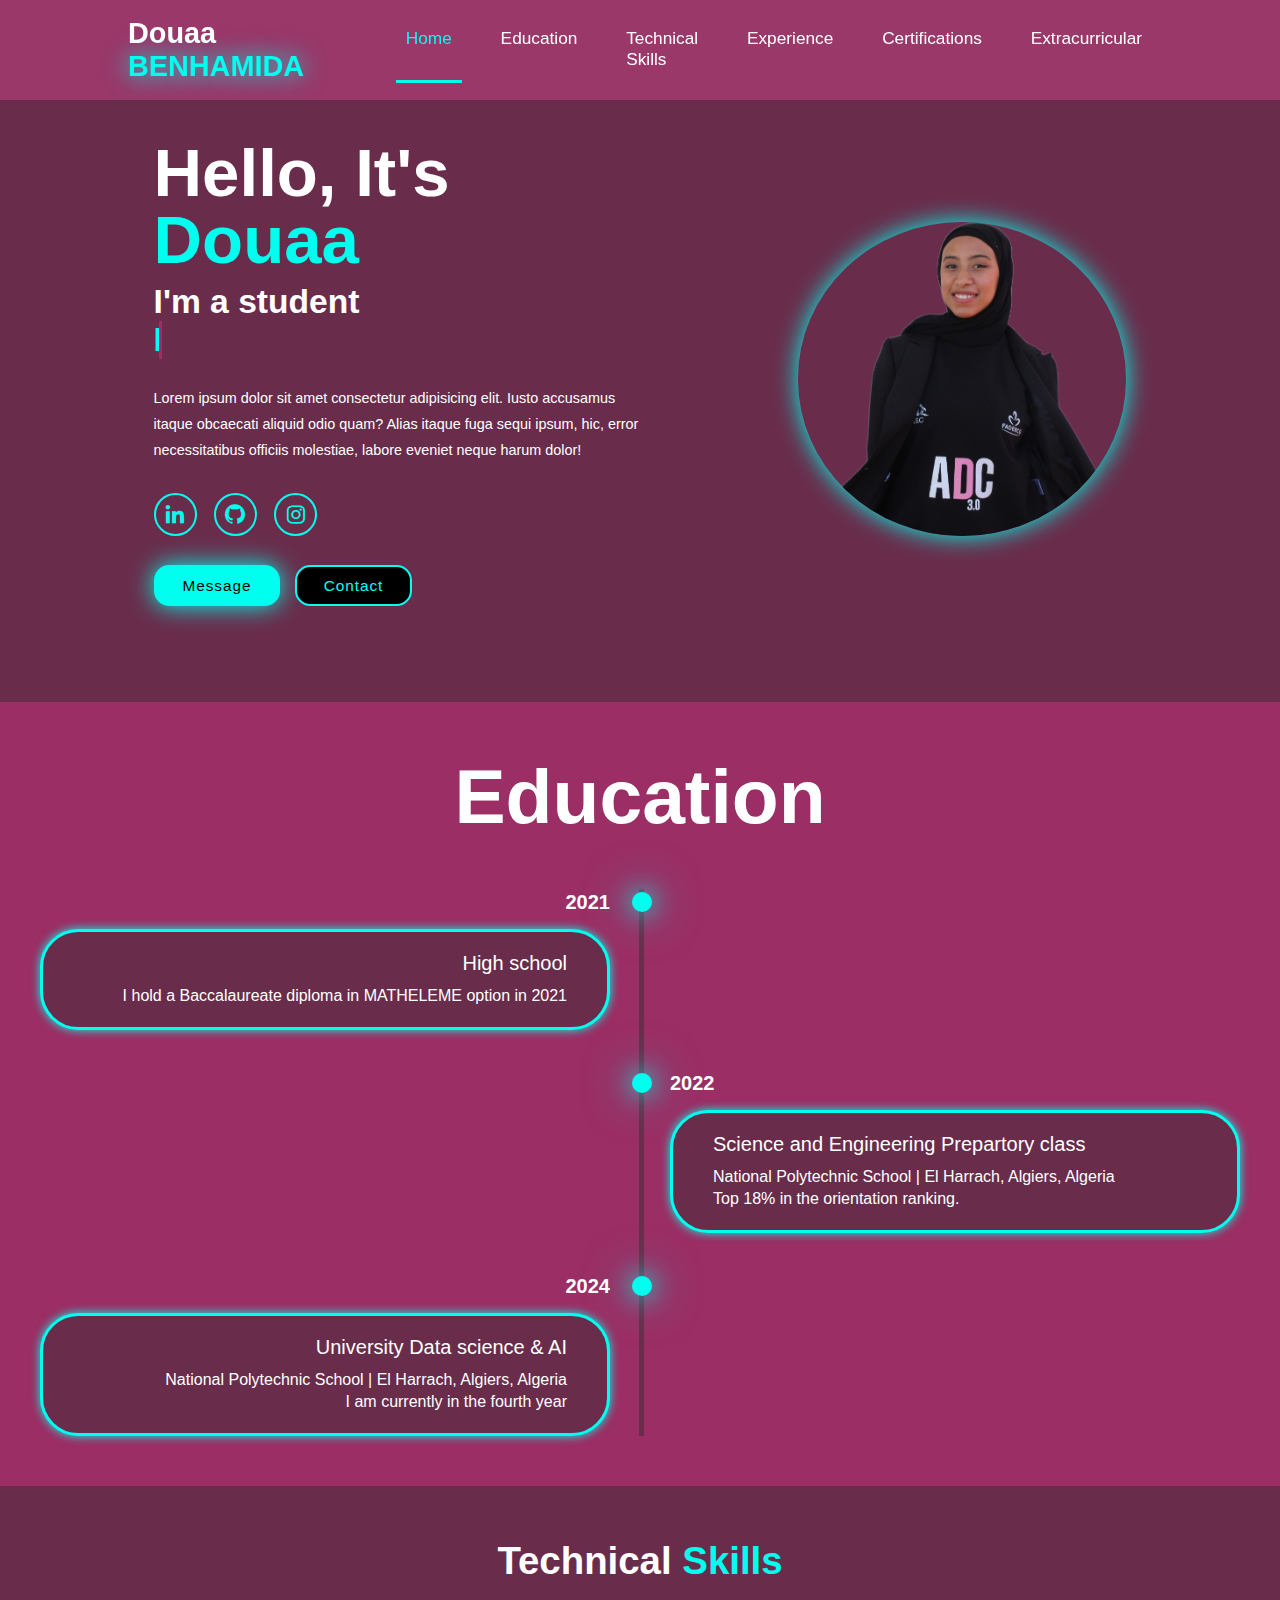
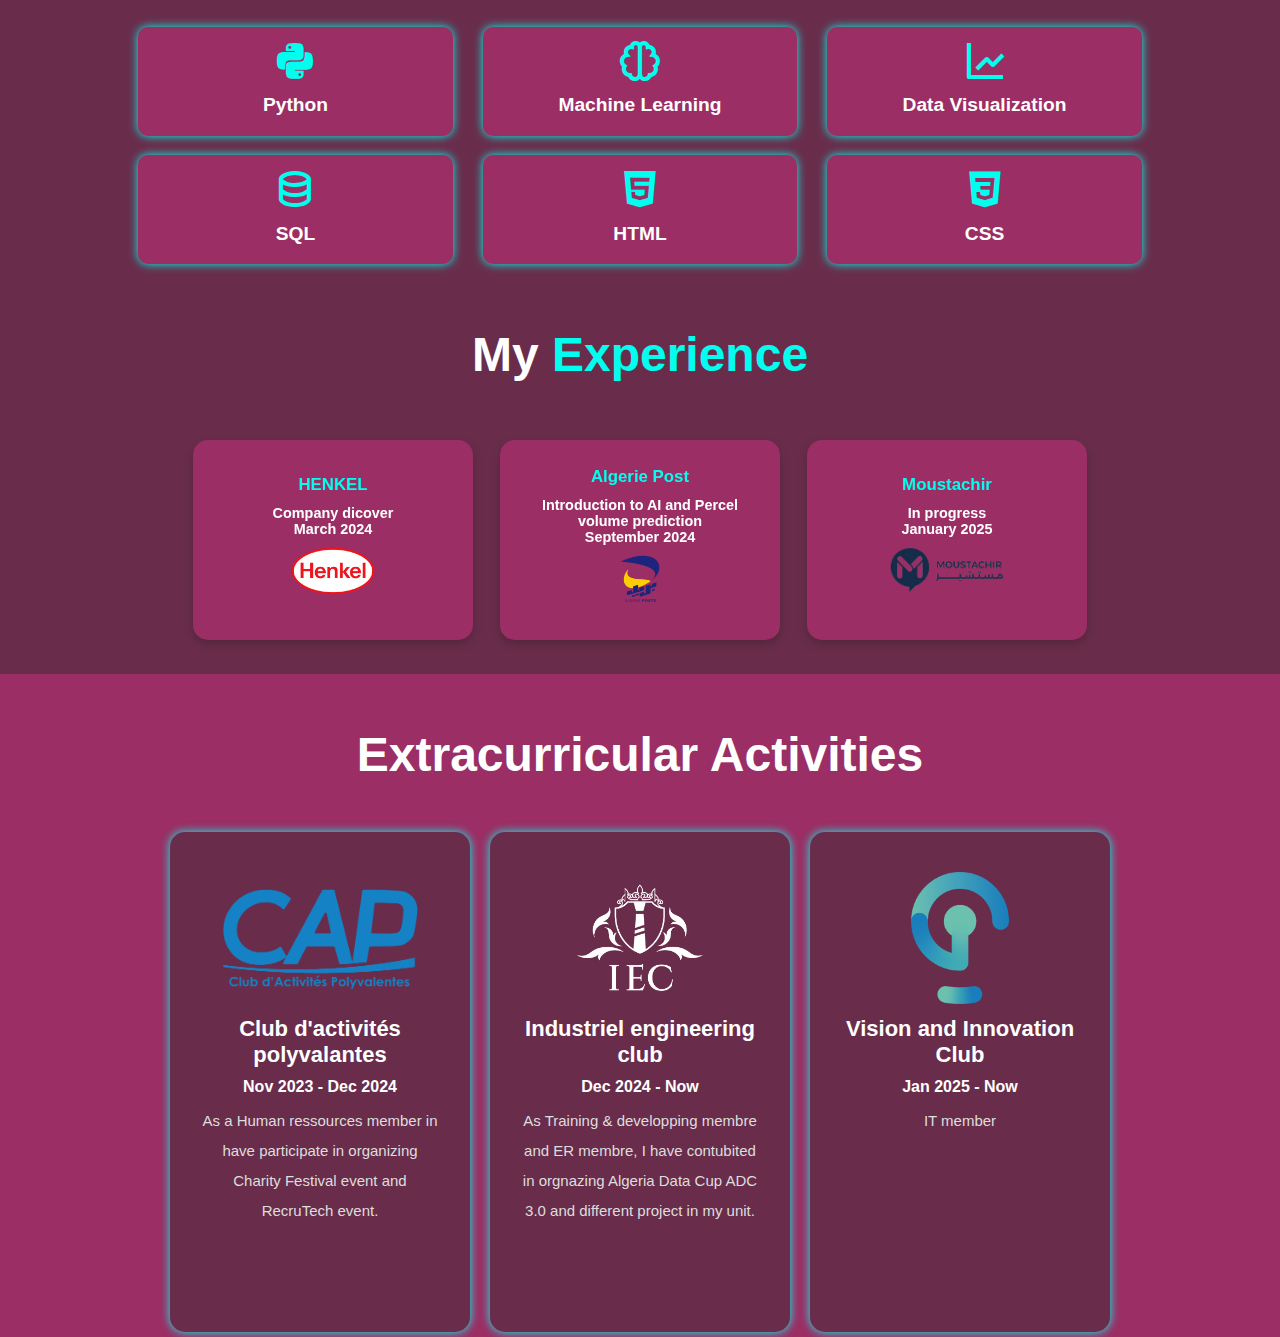
==== index.html @ 53d04be5 "Update index.html" ====
<!DOCTYPE html>
<html lang="en">
<head>
    <meta charset="UTF-8">
    <meta name="viewport" content="width=device-width, initial-scale=1.0">
    <title>MyPortfolio</title>
    <link rel="stylesheet" href="style.css">
    <link href='https://unpkg.com/boxicons@2.1.4/css/boxicons.min.css' rel='stylesheet'>
    <link rel="icon" type="image/png" href="image\me.png">

</head>
<body>
    <header class="header">
        <a href="#home" class="logo">Douaa
            <span>BENHAMIDA</span></a>
        <i class='bx bx-menu' id="menu-icon"></i>
        <nav class="navbar">
            <a href="#home" class="active">Home</a>
            <a href="#education">Education</a>
            <a href="#skills" >Technical Skills</a>
            <a href="#experience" >Experience</a>
            <a href="#certifications" >Certifications</a>
            <a href="#extracurricular">Extracurricular</a>
        </nav>
    </header>

    <section class="home" id="home">
        <div class="home-content">
            <h1>Hello, It's <span>Douaa</span></h1>
            <h3 class="text-animation">I'm a student 
                <span></span></h3>
            <p>Lorem ipsum dolor sit amet consectetur adipisicing elit. Iusto accusamus itaque obcaecati aliquid odio quam? Alias itaque fuga sequi ipsum, hic, error necessitatibus officiis molestiae, labore eveniet neque harum dolor!</p>
            <div class="social-icons">
                <a href="https://www.linkedin.com/in/douaa-benhamida-datascience/"><i class='bx bxl-linkedin'></i></a>
                <a href="https://github.com/douaabnh"><i class='bx bxl-github' ></i></a>
                <a href="https://www.instagram.com/douaa.bnh/"><i class='bx bxl-instagram' ></i></a>
            </div>

            <div class="btn-group">
                <a href="#" class="btn">Message</a>
                <a href="#contact" class="btn">Contact</a>
            </div>
        </div>
            <div class="home-img">
                <img src="image\me.png" alt="">
            </div>
    </section>

    <section class="education" id="education">
        <h2 class="heading">Education</h2>

        <div class="timeline-items">
            <div class="timeline-item">
                <div class="timeline-dot"></div>
                    <div class="timeline-date">2021</div>
                    <div class="timeline-content">
                        <h3>High school</h3>
                        <p> I hold a Baccalaureate diploma in MATHELEME option in 2021</p>
                    </div>
            </div> 
            <div class="timeline-item">
                <div class="timeline-dot"></div>
                    <div class="timeline-date">2022</div>
                    <div class="timeline-content">
                        <h3>Science and Engineering Prepartory class</h3>
                        <p>National Polytechnic School | El Harrach, Algiers, Algeria</p>
                        <p>Top 18% in the orientation ranking.</p>
                    </div>
            </div> 
            <div class="timeline-item">
                <div class="timeline-dot"></div>
                    <div class="timeline-date">2024</div>
                    <div class="timeline-content">
                        <h3>University Data science & AI</h3>
                        <p>National Polytechnic School | El Harrach, Algiers, Algeria</p>
                        <p>I am currently in the fourth year</p>
                    </div>
            </div>  
        </div>
    </section>

    <section class="skills" id="skills">
        <h2 class="heading">Technical <span>Skills</span></h2>
    
        <div class="skills-container">
            <div class="skill-box">
                <i class='bx bxl-python'></i>
                <h3>Python</h3>
            </div>

            <div class="skill-box">
                <i class='bx bx-brain' ></i>
                <h3>Machine Learning</h3>
            </div>

            <div class="skill-box">
                <i class='bx bx-line-chart' ></i>
                <h3>Data Visualization</h3>
            </div>

            <div class="skill-box">
                <i class='bx bx-data' ></i>
                <h3>SQL</h3>
            </div>
    
            <div class="skill-box">
                <i class='bx bxl-html5'></i>
                <h3>HTML</h3>
            </div>
    
            <div class="skill-box">
                <i class='bx bxl-css3'></i>
                <h3>CSS</h3>
            </div>
        </div>
    </section>
    
    <section class="experience" id="experience">
        <h2 class="heading">My <span>Experience</span></h2>
        <div class="experience-container">
            <div class="card">
                <div class="card-inner">
                    <div class="card-front">
                        <h3>HENKEL</h3>
                        <h4>Company dicover</h4>
                        <h4>March 2024</h4>
                        <img src="image\Henkel-Logo.svg.png" alt="Henkel logo">
                    </div>
                    <div class="card-back">
                        <p>Brief description of the internship, key technologies used, and tasks performed.</p>
                    </div>
                </div>
            </div>
    
            <div class="card">
                <div class="card-inner">
                    <div class="card-front">
                        <h3>Algerie Post</h3>
                        <h4>Introduction to AI and Percel volume prediction</h4>
                        <h4>September 2024</h4>
                        <img src="image\AlgeriePoste.svg.png" alt="Algerie Poste logo">
                    </div>
                    <div class="card-back">
                        <p>Brief description of the internship, key technologies used, and tasks performed.</p>
                    </div>
                </div>
            </div>

            <div class="card">
                <div class="card-inner">
                    <div class="card-front">
                        <h3>Moustachir</h3>
                        <h4>In progress</h4>
                        <h4>January 2025</h4>
                        <img src="image\moustachir.png" alt="moustachir logo">
                    </div>
                    <div class="card-back">
                        <p>Brief description of the internship, key technologies used, and tasks performed.</p>
                    </div>
                </div>
            </div>
            <!-- Add more cards if needed -->
        </div>
    </section>

    <!--
    <section class="certifications" id="certifications">
        <h2 class="heading">Certifications</h2>
    </section>
    -->

    <section class="extracurricular" id="extracurricular">
        <h2 class="heading">Extracurricular Activities</h2>
        <div class="activities-container">
            <div class="activity-card">
                <img src="image\Logo CAP bleu.png" alt="">
                <h3>Club d'activités polyvalantes</h3>
                <h4>Nov 2023 - Dec 2024 </h4>
                <p>As a Human ressources member in have participate in organizing Charity Festival event and RecruTech event.</p>
            </div>
            <div class="activity-card">
                <img src="image\IEC White.png" alt="">
                <h3>Industriel engineering club</h3>
                <h4>Dec 2024 - Now </h4>
                <p>As Training & developping membre and ER membre, I have contubited in orgnazing Algeria Data Cup ADC 3.0 and different project in my unit.</p>
            </div>
            <div class="activity-card">
                <img src="image\vic-logo.png" alt="">
                <h3>Vision and Innovation Club</h3>
                <h4>Jan 2025 - Now </h4>
                <p>IT member</p>
            </div>
        </div>
    </section>

    <section class="contact" id="contact">

    </section>

    
    

    <script src="script.js" ></script>
</body>
</html>
---- style.css ----
*{
    margin: 0;
    padding: 0;
    box-sizing: border-box;
    text-decoration: none;
    border: none;
    outline: none;
    scroll-behavior: smooth;
    font-family: "Poppins", sans-serif;
}
:root{
    --bg-color: #9b2e64;
    --second-bg-color: #692d4b;
    --text-color: white;
    --main-color: #00ffee;
}
html{
    font-size: 60%;
    overflow-x: hidden;
}
body{
    background: var(--bg-color);
    color: var(--text-color);
}
section{
    min-height: auto;
    padding: 0;
    background-color: var(--second-bg-color);
}
.header{
    position: fixed;
    top: 0;
    left: 0;
    width: 100%;
    height: 100px;
    padding: 1rem 10%;
    background: rgba(165, 59, 112, 0.8);;
    backdrop-filter: blur(10px);
    display: flex;
    justify-content:space-between;
    align-items:center;
    z-index: 1000;
}
.logo{
    font-size: 3rem;
    color: var(--text-color);
    font-weight: 800;
    cursor: pointer;
    transition: 0.3s ease ;
}
.logo:hover{
    transform: scale(1.1);
}
.logo span{
    text-shadow: 0 0 25px var(--main-color);
}
.navbar{
    display: flex;
    gap: 1rem;
}
.navbar a{
    font-size: 1.8rem;
    color: var(--text-color);
    margin-left: 2rem;
    font-weight: 400;
    transition: 0.3s ease;
    border-bottom: 3px solid transparent;
    padding: 10px;
}
.navbar a:hover, 
.navbar a.active{
    color: var(--main-color);
    border-bottom: 3px solid var(--main-color);
}
#menu-icon{
    font-size: 3.6rem;
    color: var(--main-color);
    cursor: pointer;
    display: none; 
}

/* Make the menu icon visible on smaller screens */
@media (max-width: 768px) {
    #menu-icon {
        display: block; /* Show the menu icon */
    }

    .navbar {
        display: none; /* Hide the navbar initially */
        flex-direction: column;
        position: absolute;
        top: 100%;
        left: 0;
        width: 100%;
        background: var(--second-bg-color);
        text-align: center;
        transition: 0.3s ease-in-out;
    }

    .navbar.active {
        display: flex; /* Show the menu when active */
    }
}

.home{
    min-width: 600px;
    padding: 10rem 12% 10rem;
    display: flex;
    align-items: center;
    justify-content:space-between;
    gap: 15rem;
}
.home-content{
    display: flex;
    flex: 1 1 50%;
    max-width: 600px;
    flex-direction: column;
    align-items: baseline;
    text-align: left;
    justify-content: center;
    margin-top: 3rem;
}
span{
    color: var(--main-color);
}
.logo span{
    color: var(--main-color);
}
.home-content h3{
    margin-top: 1rem;
    margin-bottom: 2rem;
    font-size: 3.5rem;
}
.home-content h1{
    font-size: 7rem;
    font-weight: 700;
    margin-top: 1.5rem;
    line-height: 1;
}
.home-img{
    border-radius: 50%;
}
.home-img img{
    position: relative;
    top: 3rem;
    width: 100%;
    max-width: 400px;
    height: auto;
    border-radius: 50%;
    box-shadow: 0 0 25px var(--main-color);
    cursor: pointer;
    transition: 0.4s ease-in-out; 
}
.home-img img:hover{
    box-shadow: 0 0 25px var(--main-color),
                0 0 50px var(--main-color),
                0 0 100px var(--main-color);
}

/* Adjust for smaller screens */
@media (max-width: 768px) {
    .home {
        flex-direction: column;
        text-align: center;
    }

    .home-content {
        max-width: 100%;
    }
}

.home-content p{
    font-size: 1.5rem;
    font-weight: 500;
    line-height: 1.8;
    max-width: 1000px;
}
.social-icons a{
    display: inline-flex;
    justify-content: center;
    align-items: center;
    width: 4.5rem;
    height: 4.5rem;
    background: transparent;
    border: 2px solid var(--main-color);
    font-size: 2.5rem;
    border-radius: 50%;
    color: var(--main-color);
    margin: 3rem 1.5rem 3rem 0;
    transition: 0.3s ease-in-out;
}
.social-icons a:hover{
    color: var(--text-color);
    transform: scale(1.3) translateY(-5px);
    box-shadow: 0 0 25px var(--main-color);
    background-color: var(--main-color);
}
.btn{
    display: inline-block ;
    padding: 1rem 2.8rem;
    background: var(--main-color);
    box-shadow: 0 0 25px var(--main-color);
    border-radius: 1.6rem;
    font-size: 1.6rem;
    color: black;
    border: 2px solid transparent;
    letter-spacing: 0.1rem;
    font-size: 600;
    transition: 0.3s ease-in-out;
    cursor: pointer;

}
.btn:hover{
    transform: scale(1.05);
    box-shadow: 0 0 50px var(--main-color);
}
.btn-group{
    display: flex;
    align-items: center;
    gap: 1.5rem;
}
.btn-group a:nth-of-type(2){
    background-color: black;
    color: var(--main-color);
    border: 2px solid var(--main-color);
    box-shadow: 0 0 25px transparent;
}
.btn-group a:nth-of-type(2):hover{
    box-shadow: 0 0 25px var(--main-color);
    background-color: var(--main-color);
    color: black;
}
.text-animation{
    font-size: 34px;
    font-weight: 600;
    min-width: 500px;
    display: inline-block;
    position: relative;
}
.text-animation span{
    position: relative;
    white-space: nowrap;
    overflow: hidden;
    display: inline-block;
    width: 100%;
}
/* typing effect*/
.text-animation span::before{
    content: " Data Science & AI" ;
    color: var(--main-color);
    display: inline-block;
    animation: words 20s infinite ;
}
/* cursir effect*/
.text-animation span::after{
    content: "";
    background-color:var(--second-bg-color) ;
    position: absolute;
    width: 100%;
    height: 100%;
    border-left: 3px solid var(--bg-color);
    right: -8px;
    animation: cursor 0.6s infinite, typing 20s steps(14) infinite ;
}
@keyframes cursor{
    50%{
        border-left-color: transparent ;
    }
}
@keyframes words{
    0%, 33% {
        content: " Data Science & AI";
    }
    34%, 66% {
        content: " at Ecole Nationale Polytechnique";
    }
    67%, 100% {
        content: " at Ecole Nationale Polytechnique";
    }
}
@keyframes typing{
   10%,
   15%,
   30%,
   35%,
   50%,
   50%,
   55%,
   70%,
   75%,
   90%,
   95%{
    width: 0;
   }
   5%,
   20%,
   25%,
   40%,
   45%,
   60%,
   65%,
   80%,
   85%{
    width: calc(100% + 8px);
   }
}
.heading{
    font-size: 8rem;
    text-align: center;
    margin: 5rem 0;
}
.education{
    padding: 50px 10px;
    background: var(--bg-color);
}
.education h2{
    margin-bottom: 5rem;
    margin-top: 0;
}
.timeline-items{
    max-width: 1200px;
    margin: auto;
    display: flex;
    flex-wrap: wrap;
    position: relative;
}
.timeline-items::before{
    content: "";
    position: absolute;
    width: 5px;
    height: 100%;
    background-color: var(--second-bg-color);
    left: calc(50% - 1px);
}
.timeline-item{
    margin-bottom: 40px;
    width: 100%;
    position: relative;
}
.timeline-item:last-child{
    margin-bottom: 0;
}
.timeline-item:nth-child(odd){
    padding-right: calc(50% + 30px);
    text-align: right;
}
.timeline-item:nth-child(even){
    padding-left: calc(50% + 30px) ;
}
.timeline-dot{
    height: 20px;
    width: 20px;
    background-color: var(--main-color);
    box-shadow: 0 0 25px var(--main-color),
                0 0 50px var(--main-color);
    position: absolute;
    left: calc(50% - 8px) ;
    border-radius: 50%;
    top: 3px;
}
.timeline-date{
    font-size: 20px;
    font-weight: 800;
    color: white;
    margin: 2px 0 15px;
}
.timeline-content{
    background-color: var(--second-bg-color);
    border: 3px solid var(--main-color);
    padding: 20px 40px;
    border-radius: 4rem;
    box-shadow: 0 0 10px var(--main-color);
    cursor: pointer;
    transition: 0.3s ease-in-out;
}
.timeline-content:hover{
    transform: scale(1.05);
    box-shadow: 0 0 25px var(--main-color);
}
.timeline-content h3{
    font-size: 20px;
    color: white;
    margin: 0 0 10px;
    font-weight: 500;
}
.timeline-content p{
    color: white ;
    font-size: 16px;
    font-weight: 300;
    line-height: 22px;
}

/*  customizes the scrollbar appearance */
::-webkit-scrollbar{
    width: 10px;
}
::-webkit-scrollbar-thumb{
    background-color: var(--main-color);
    border-radius: 10px;
}
::-webkit-scrollbar-track{
    background-color: var(--bg-color);
    border-radius: 10px;
    width: 50px;
}

.skills {
    min-height: auto;
    margin: 0;
    padding: 5px 10%;
    background: var(--second-bg-color);
    text-align: center;
}

.skills .heading {
    font-size: 4rem;
    margin-bottom: 4rem;
}

.skills-container {
    display: grid;
    grid-template-columns: repeat(auto-fit, minmax(300px, 1fr));
    gap: 1rem;
}

.skill-box {
    background: var(--bg-color);
    padding: 10px;
    margin: 5px 10px;
    border-radius: 10px;
    box-shadow: 0 0 10px var(--main-color);
    transition: 0.3s ease-in-out;
}

.skill-box:hover {
    transform: scale(1.05);
    box-shadow: 0 0 25px var(--main-color);
}

.skill-box i {
    font-size: 5rem;
    color: var(--main-color);
    margin-bottom: 1rem;
}

.skill-box h3 {
    font-size: 2rem;
    color: var(--text-color);
    margin-bottom: 1rem;
}



.experience {
    max-height: 400px; /* Adjust as needed */
    overflow: hidden;
    padding: 5px 1px 30px 1px;
    background: var(--second-bg-color);
    text-align: center; 
}

.experience .heading {
    font-size: 5rem;
    color: var(--text-color);
}

.experience-container {
    display: flex;
    padding: 10px 0 30px 0;
    justify-content: center;
    flex-wrap: wrap;
    gap: 7px;
}

.card {
    width: 300px;
    height: 200px;
    perspective: 1000px;
    padding: 0 10px;
}

.card-inner {
    width: 100%;
    height: 100%;
    position: relative;
    transform-style: preserve-3d;
    transition: transform 0.6s;
}
.card-inner h3{
    margin-bottom: 5px;
    color: var(--main-color);
}
.card-inner h3{
    margin-bottom: 10px;
}

.card:hover .card-inner {
    transform: rotateY(180deg);
}
.card-front img{
    height: 30%;
    margin: 10px;
}

.card-front, 
.card-back {
    position: absolute;
    width: 100%;
    height: 100%;
    background: var(--bg-color);
    color: var(--text-color);
    border-radius: 15px;
    display: flex;
    align-items: center;
    justify-content: center;
    flex-direction: column;
    box-shadow: 0 4px 10px rgba(0, 0, 0, 0.2);
    backface-visibility: hidden;
    padding: 20px;
}

.card-front {
    font-size: 1.5rem;
}

.card-back {
    transform: rotateY(180deg);
    font-size: 1.5rem;
    background: var(--main-color);
    color: var(--second-bg-color);
}

/*certificate*/
.certificate {
    margin-top: 0px; /* Reduce the top margin */
    padding: 0;
}

/*extracurricular*/
.extracurricular {
    background: var(--bg-color);
    padding: 5px 12%;
    text-align: center;
}

.extracurricular .heading {
    font-size: 5rem;
    margin-bottom: 50px;
    color: var(--text-color);
}

.activities-container {
    display: flex;
    flex-wrap: wrap;
    gap: 20px;
    justify-content: center;
}

.activity-card {
    background: var(--second-bg-color);
    border-radius: 15px;
    padding: 30px;
    width: 300px;
    height: 500px;
    text-align: center;
    transition: 0.3s ease-in-out;
    box-shadow: 0 0 10px var(--main-color);
}
.activity-card img{
    height: 30%;
    margin: 10px;
}

.activity-card:hover {
    transform: scale(1.05);
    box-shadow: 0 0 20px var(--main-color);
}

.activity-card i {
    font-size: 50px;
    color: var(--main-color);
    margin-bottom: 10px;
}

.activity-card h3 {
    font-size: 22px;
    color: var(--text-color);
    margin-bottom: 10px;
}

.activity-card h4 {
    font-size: 16px;
    color: var(--text-color);
    margin-bottom: 10px;
}

.activity-card p {
    font-size: 15px;
    color: #ddd;
    line-height: 2;
}
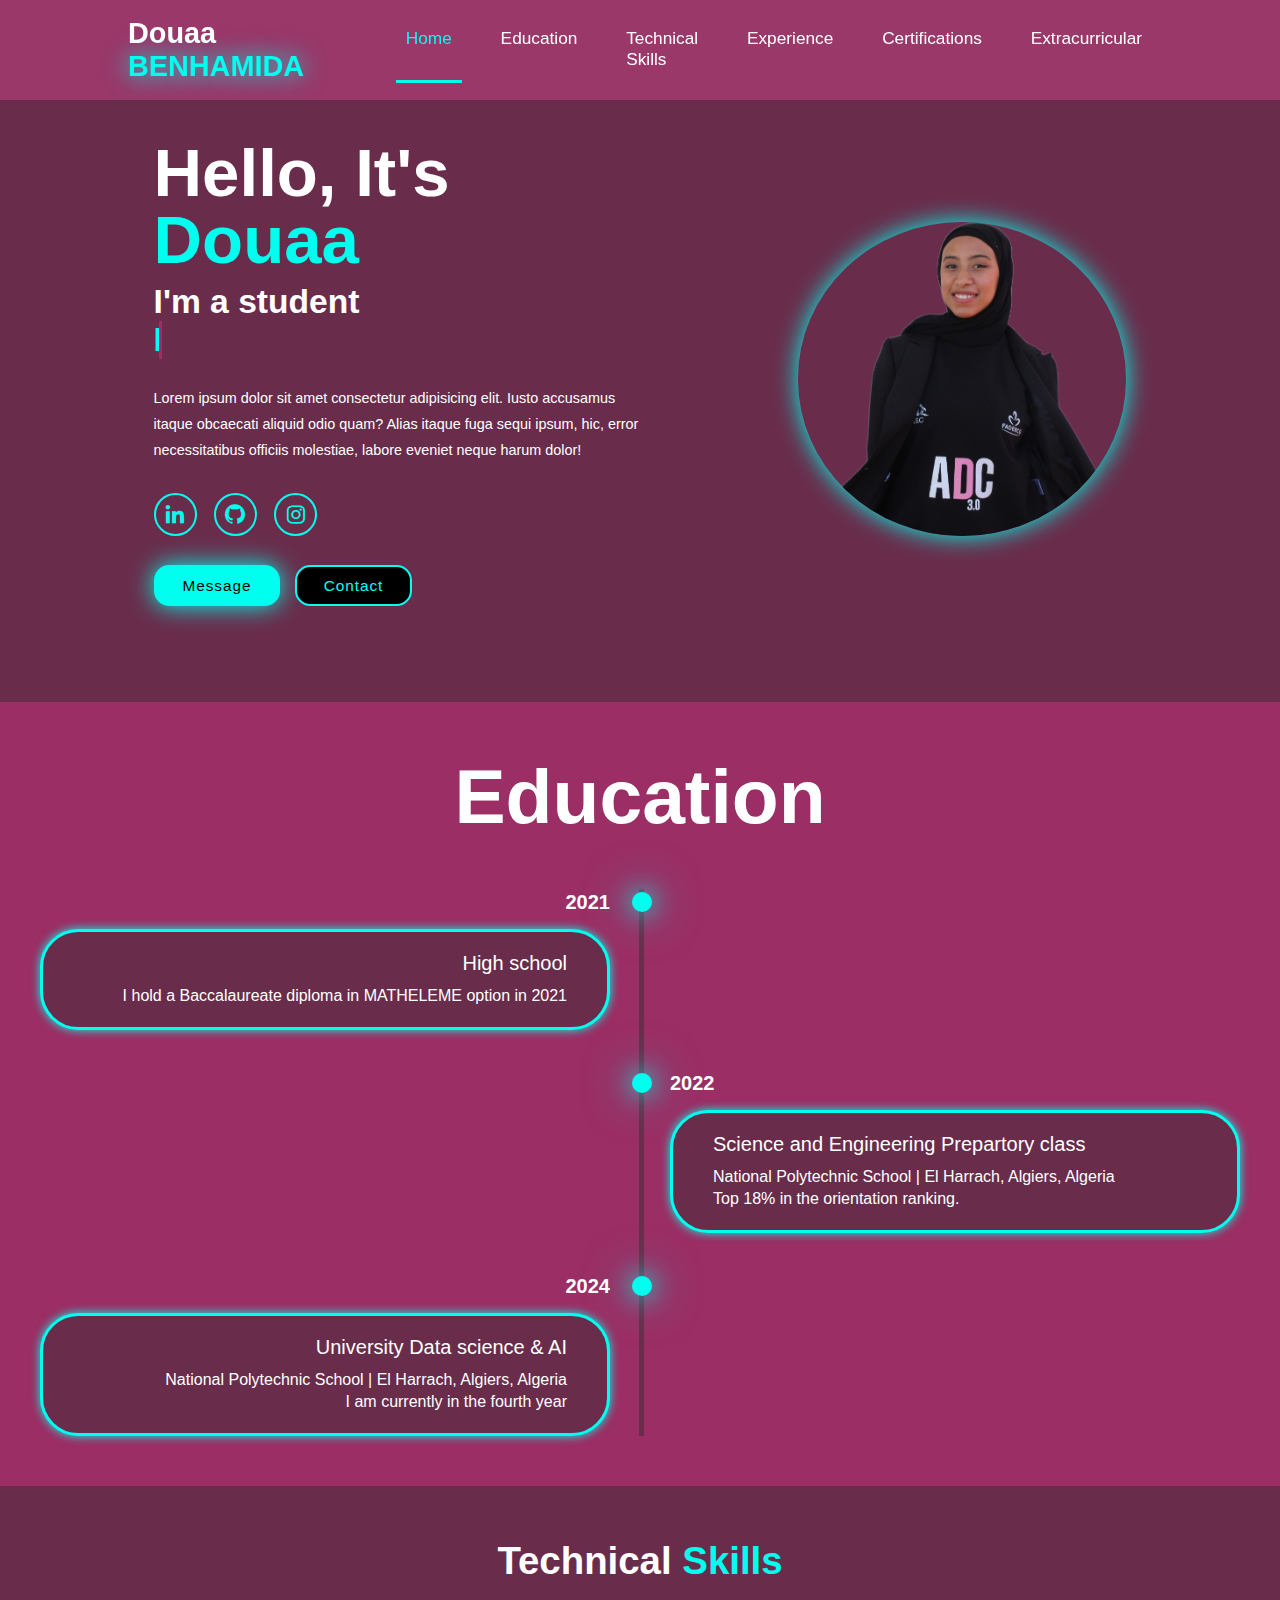
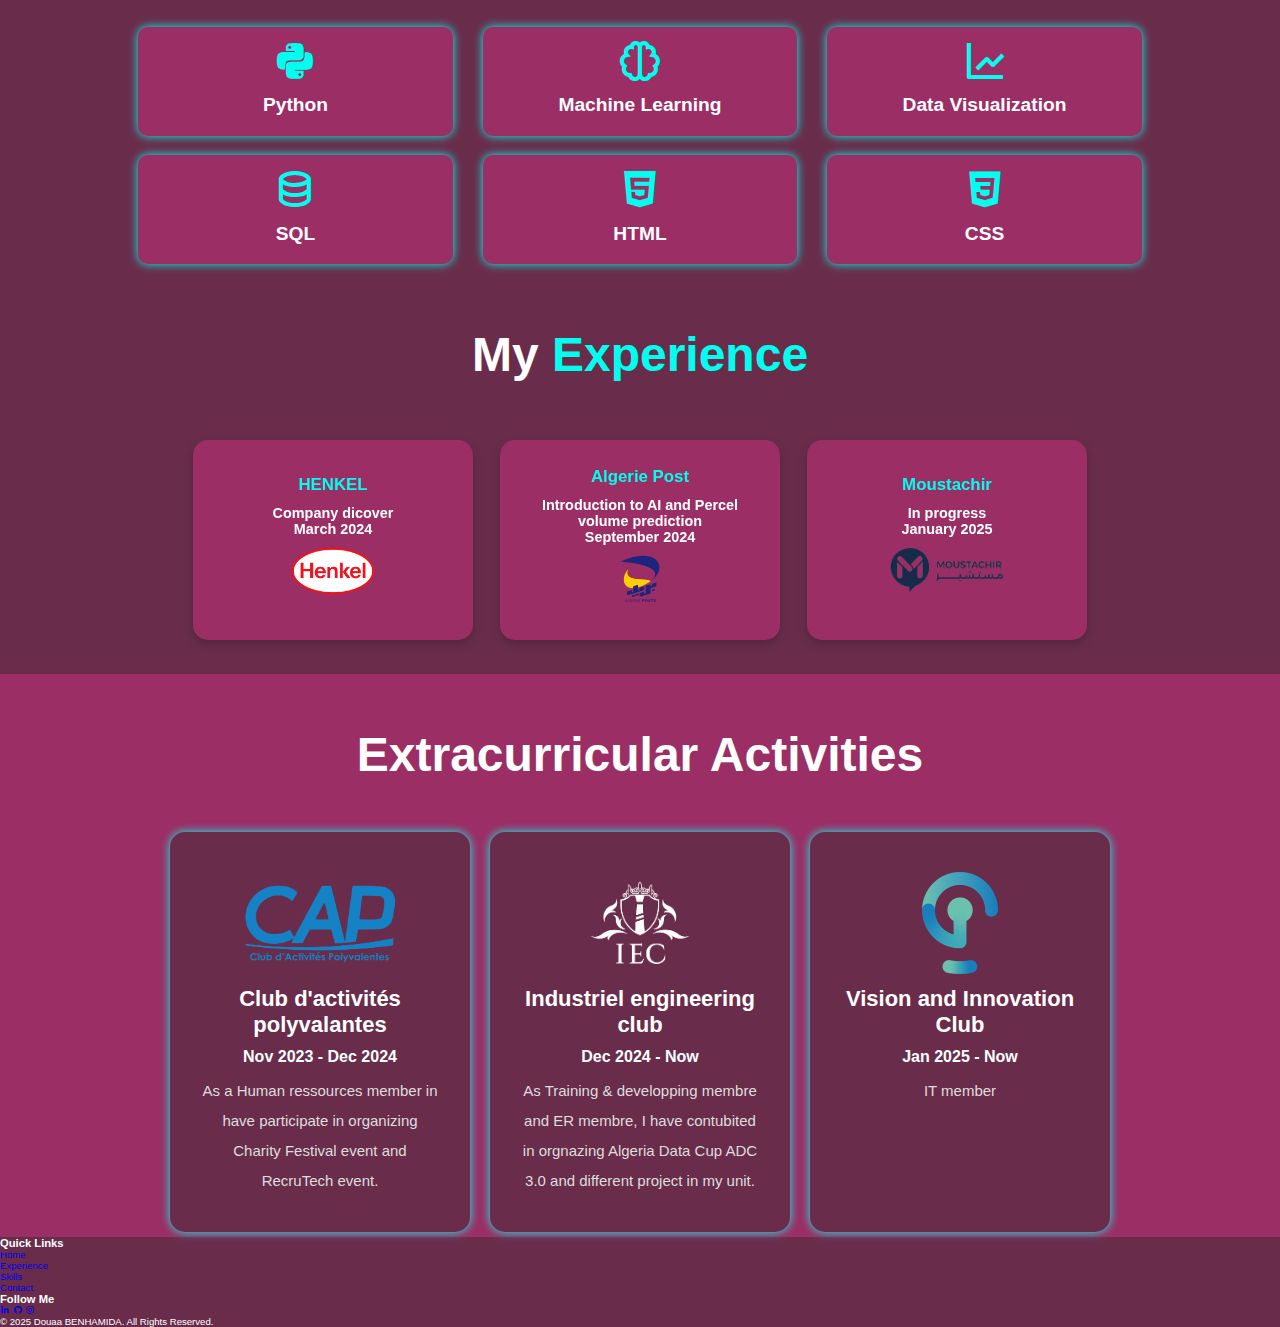
==== commit a21a21d0: "Update index.html" ====
--- a/index.html
+++ b/index.html
@@ -194,7 +194,27 @@
     </section>
 
     <section class="contact" id="contact">
-
+        <div class="footer-links">
+            <h3>Quick Links</h3>
+            <ul>
+                <li><a href="#home">Home</a></li>
+                <li><a href="#experience">Experience</a></li>
+                <li><a href="#skills">Skills</a></li>
+                <li><a href="#contact">Contact</a></li>
+            </ul>
+        </div>
+
+        <div class="footer-social">
+            <h3>Follow Me</h3>
+            <a href="https://www.linkedin.com/in/douaa-benhamida-datascience/"><i class='bx bxl-linkedin'></i></a>
+            <a href="https://github.com/douaabnh"><i class='bx bxl-github' ></i></a>
+            <a href="https://www.instagram.com/douaa.bnh/"><i class='bx bxl-instagram' ></i></a>
+        </div>
+    </div>
+
+    <div class="footer-bottom">
+        <p>© 2025 Douaa BENHAMIDA. All Rights Reserved.</p>
+    </div>
     </section>
 
     
--- a/style.css
+++ b/style.css
@@ -561,7 +561,7 @@
     border-radius: 15px;
     padding: 30px;
     width: 300px;
-    height: 500px;
+    height: 400px;
     text-align: center;
     transition: 0.3s ease-in-out;
     box-shadow: 0 0 10px var(--main-color);
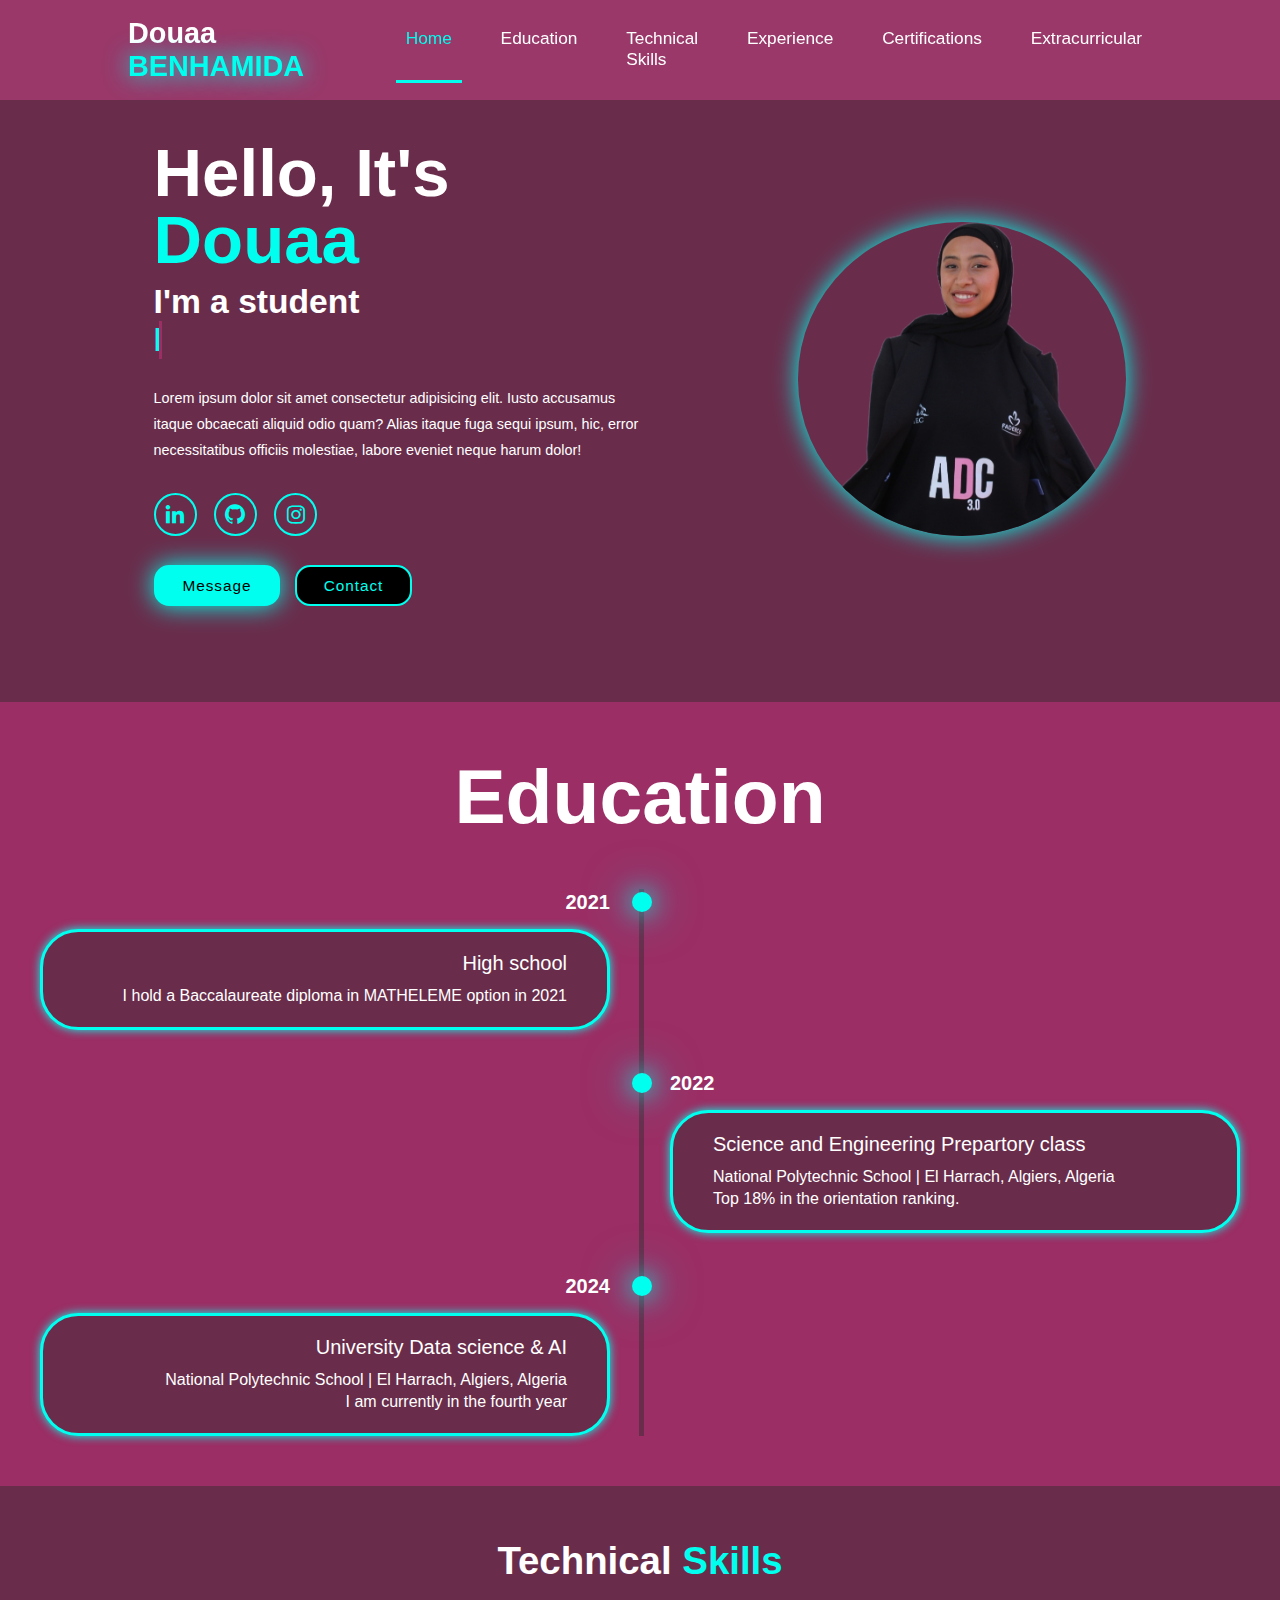
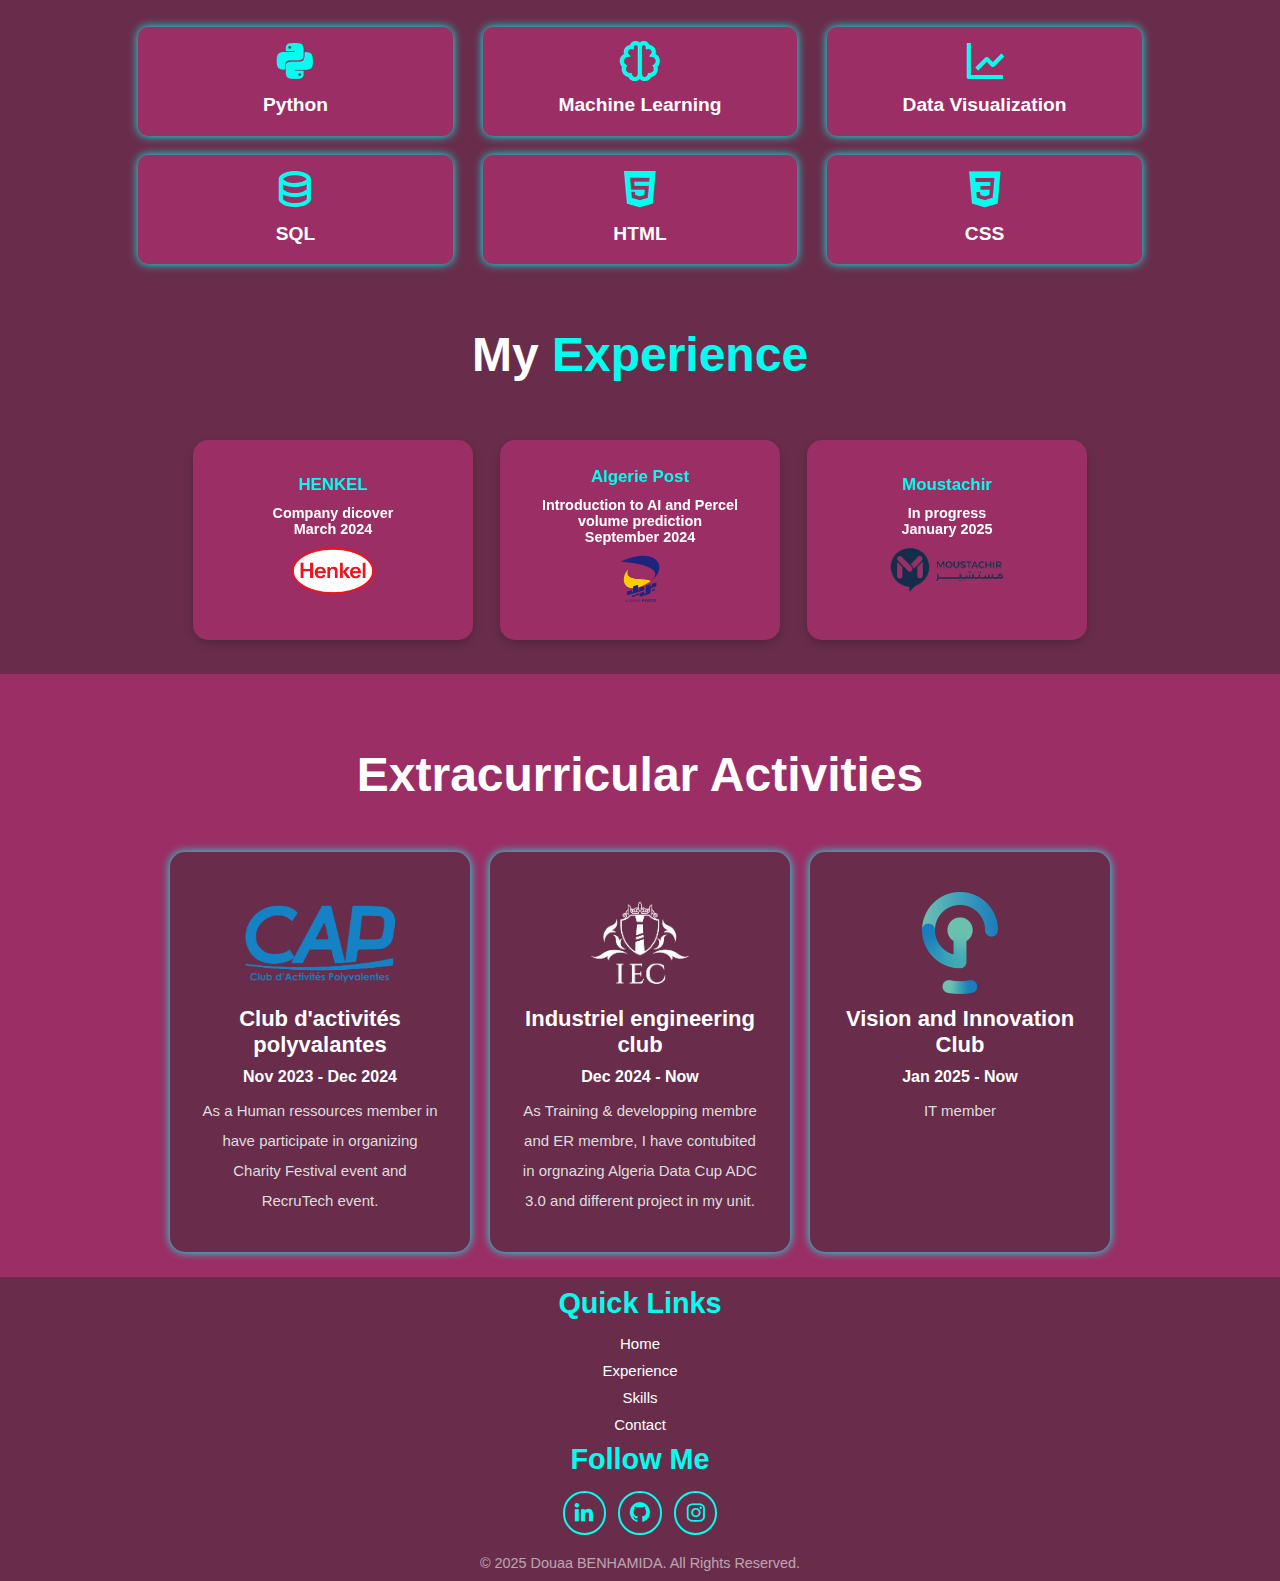
==== commit acff1d45: "Update index.html" ====
--- a/index.html
+++ b/index.html
@@ -31,13 +31,13 @@
                 <span></span></h3>
             <p>Lorem ipsum dolor sit amet consectetur adipisicing elit. Iusto accusamus itaque obcaecati aliquid odio quam? Alias itaque fuga sequi ipsum, hic, error necessitatibus officiis molestiae, labore eveniet neque harum dolor!</p>
             <div class="social-icons">
-                <a href="https://www.linkedin.com/in/douaa-benhamida-datascience/"><i class='bx bxl-linkedin'></i></a>
-                <a href="https://github.com/douaabnh"><i class='bx bxl-github' ></i></a>
-                <a href="https://www.instagram.com/douaa.bnh/"><i class='bx bxl-instagram' ></i></a>
+                <a href="https://www.linkedin.com/in/douaa-benhamida-datascience/" target="_blank" rel="noopener noreferrer"><i class='bx bxl-linkedin'></i></a>
+                <a href="https://github.com/douaabnh"><i class='bx bxl-github' target="_blank" rel="noopener noreferrer"></i></a>
+                <a href="https://www.instagram.com/douaa.bnh/"><i class='bx bxl-instagram' target="_blank" rel="noopener noreferrer"></i></a>
             </div>
 
             <div class="btn-group">
-                <a href="#" class="btn">Message</a>
+                <a href="#" class="btn" onclick="sendEmail()">Message</a>
                 <a href="#contact" class="btn">Contact</a>
             </div>
         </div>
@@ -206,9 +206,9 @@
 
         <div class="footer-social">
             <h3>Follow Me</h3>
-            <a href="https://www.linkedin.com/in/douaa-benhamida-datascience/"><i class='bx bxl-linkedin'></i></a>
-            <a href="https://github.com/douaabnh"><i class='bx bxl-github' ></i></a>
-            <a href="https://www.instagram.com/douaa.bnh/"><i class='bx bxl-instagram' ></i></a>
+            <a href="https://www.linkedin.com/in/douaa-benhamida-datascience/" target="_blank" rel="noopener noreferrer"><i class='bx bxl-linkedin'></i></a>
+            <a href="https://github.com/douaabnh"><i class='bx bxl-github'target="_blank" rel="noopener noreferrer" ></i></a>
+            <a href="https://www.instagram.com/douaa.bnh/"><i class='bx bxl-instagram' target="_blank" rel="noopener noreferrer" ></i></a>
         </div>
     </div>
 
--- a/style.css
+++ b/style.css
@@ -540,6 +540,7 @@
 .extracurricular {
     background: var(--bg-color);
     padding: 5px 12%;
+    margin: 20px 0;
     text-align: center;
 }
 
@@ -599,3 +600,81 @@
     color: #ddd;
     line-height: 2;
 }
+
+.contact {
+    background: var(--second-bg-color);
+    color: var(--text-color);
+    padding: 10px 0;
+    text-align: center;
+}
+
+.footer-container {
+    display: flex;
+    justify-content: space-between;
+    flex-wrap: wrap;
+    margin: auto;
+    padding: 10px;
+    text-align: left;
+}
+
+.contact h3 {
+    font-size: 3rem;
+    margin-bottom: 15px;
+    color: var(--main-color);
+}
+
+.contact p {
+    font-size: 1.5rem;
+    opacity: 0.8;
+    max-width: 500px;
+    margin: auto;
+}
+.footer-links{
+    flex: 1;
+    min-width: 25px;
+}
+.footer-links ul {
+    list-style: none;
+    padding: 0;
+}
+
+.footer-links ul li {
+    margin-bottom: 10px;
+}
+
+.footer-links ul li a {
+    font-size: 15px;
+    text-decoration: none;
+    color: var(--text-color);
+    transition: 0.3s;
+}
+
+.footer-links ul li a:hover {
+    color: var(--main-color);
+}
+
+.footer-social a {
+    display: inline-flex;
+    justify-content: center;
+    align-items: center;
+    width: 4.5rem;
+    height: 4.5rem;
+    background: transparent;
+    border: 2px solid var(--main-color);
+    font-size: 2.5rem;
+    border-radius: 50%;
+    color: var(--main-color);
+    margin: 0 5px;
+    transition: 0.3s ease-in-out;
+}
+
+.footer-social a:hover {
+    color: var(--main-color);
+    box-shadow: 0 0 25px var(--main-color);
+}
+
+.footer-bottom {
+    margin-top: 20px;
+    font-size: 0.9rem;
+    opacity: 0.7;
+}
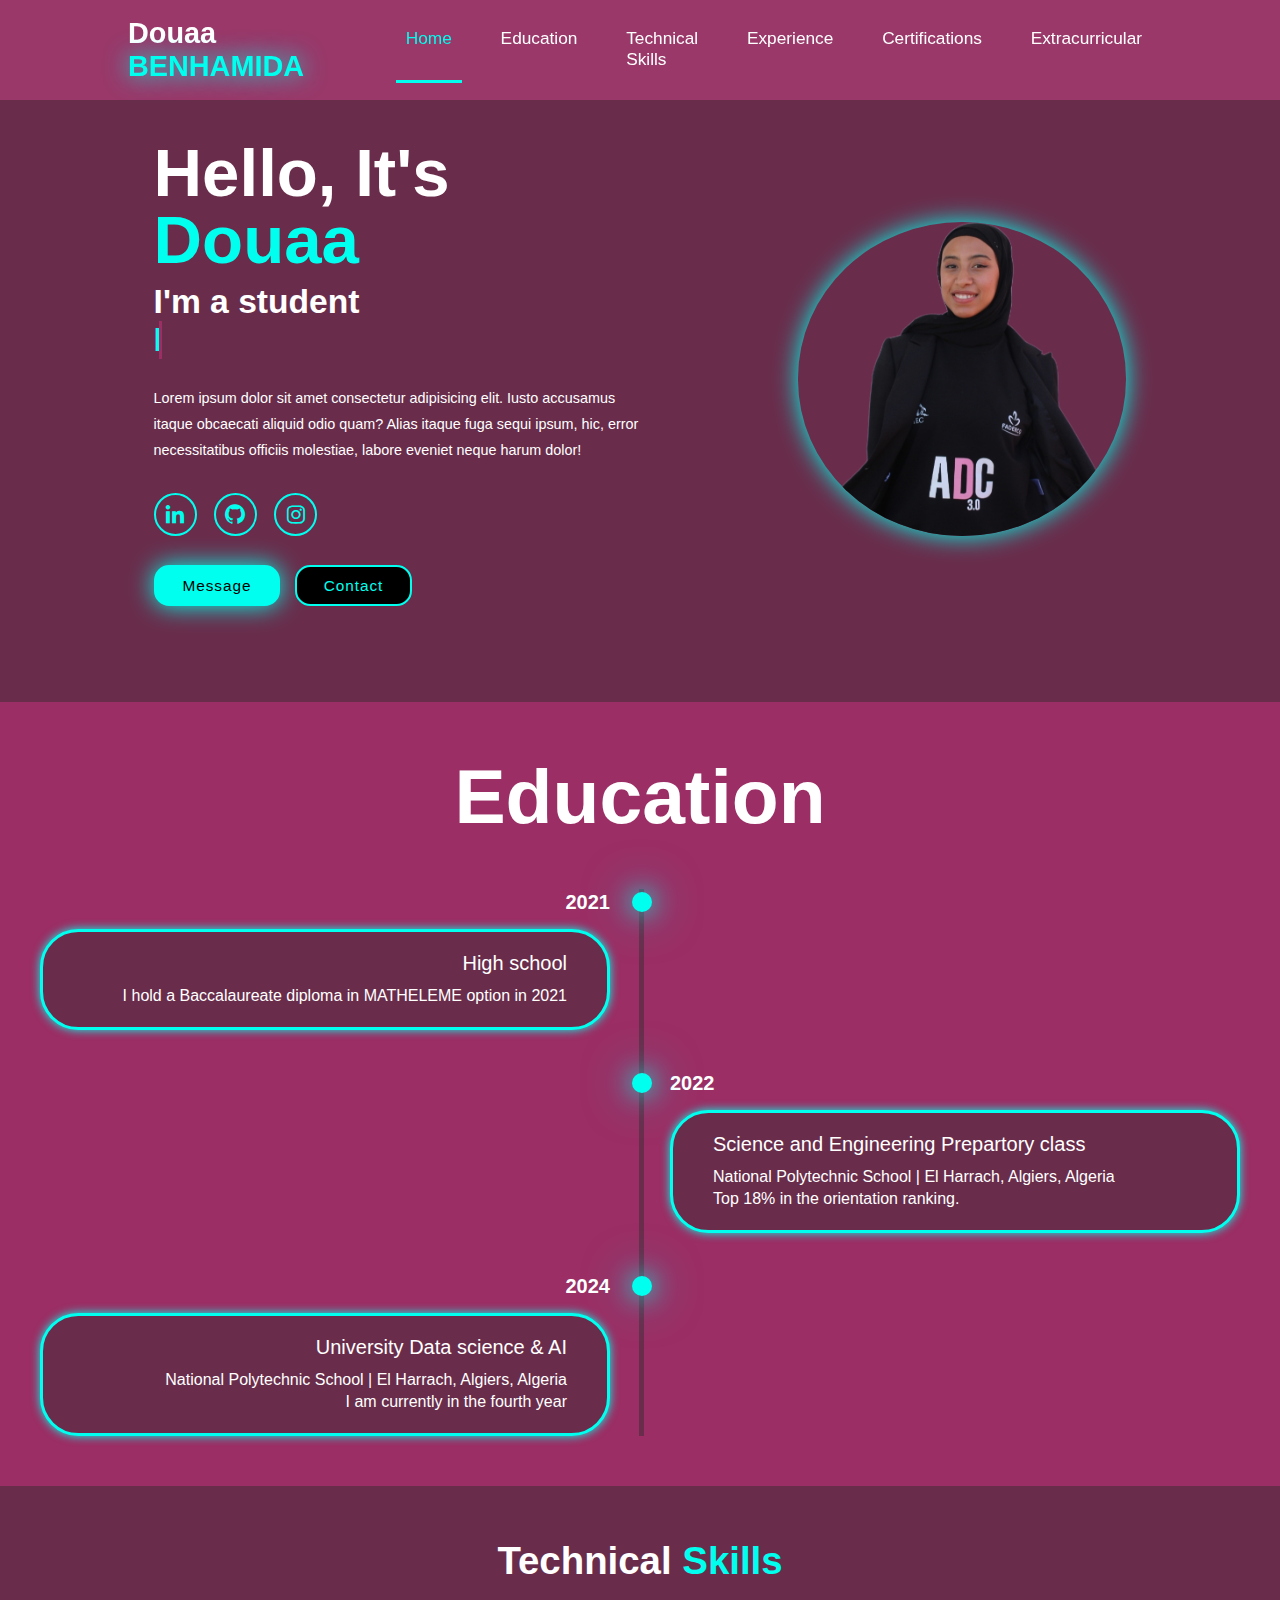
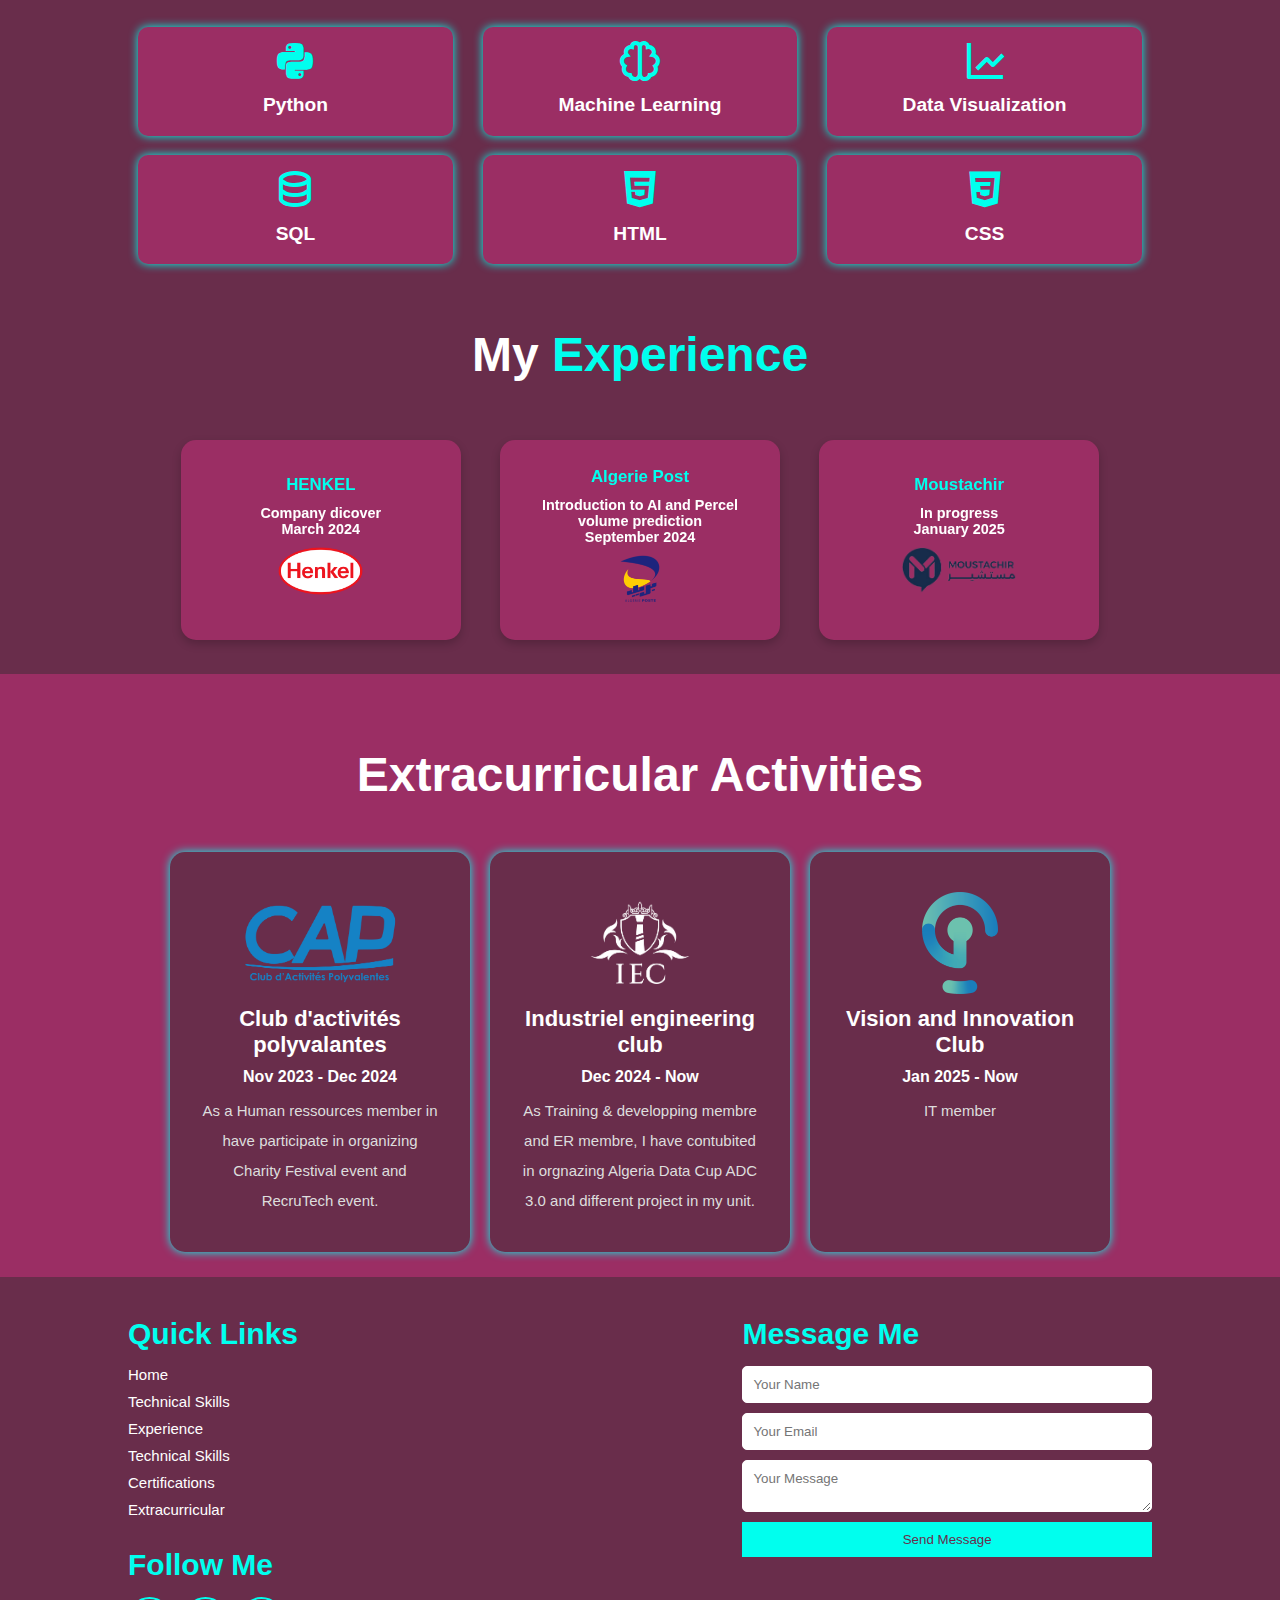
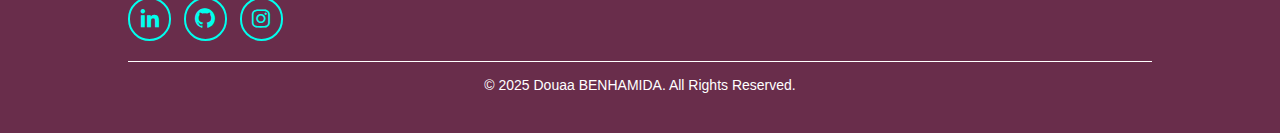
==== commit 8abe481b: "Update index.html" ====
--- a/index.html
+++ b/index.html
@@ -194,27 +194,41 @@
     </section>
 
     <section class="contact" id="contact">
-        <div class="footer-links">
-            <h3>Quick Links</h3>
-            <ul>
-                <li><a href="#home">Home</a></li>
-                <li><a href="#experience">Experience</a></li>
-                <li><a href="#skills">Skills</a></li>
-                <li><a href="#contact">Contact</a></li>
-            </ul>
-        </div>
-
-        <div class="footer-social">
-            <h3>Follow Me</h3>
-            <a href="https://www.linkedin.com/in/douaa-benhamida-datascience/" target="_blank" rel="noopener noreferrer"><i class='bx bxl-linkedin'></i></a>
-            <a href="https://github.com/douaabnh"><i class='bx bxl-github'target="_blank" rel="noopener noreferrer" ></i></a>
-            <a href="https://www.instagram.com/douaa.bnh/"><i class='bx bxl-instagram' target="_blank" rel="noopener noreferrer" ></i></a>
-        </div>
-    </div>
-
-    <div class="footer-bottom">
-        <p>© 2025 Douaa BENHAMIDA. All Rights Reserved.</p>
-    </div>
+        <div class="footer-container">
+            <div class="links">
+                <div class="footer-links">
+                    <h3>Quick Links</h3>
+                    <ul>
+                        <li><a href="#home">Home</a></li>
+                        <li><a href="#skills">Technical Skills</a></li>
+                        <li><a href="#experience">Experience</a></li>
+                        <li><a href="#skills">Technical Skills</a></li>
+                        <li><a href="#certifications" >Certifications</a></li>
+                        <li><a href="#extracurricular">Extracurricular</a></li>
+                        
+                    </ul>
+                </div>
+    
+                <div class="footer-social">
+                    <h3>Follow Me</h3>
+                    <a href="https://www.linkedin.com/in/douaa-benhamida-datascience/" target="_blank" rel="noopener noreferrer"><i class='bx bxl-linkedin'></i></a>
+                    <a href="https://github.com/douaabnh"><i class='bx bxl-github'target="_blank" rel="noopener noreferrer" ></i></a>
+                    <a href="https://www.instagram.com/douaa.bnh/"><i class='bx bxl-instagram' target="_blank" rel="noopener noreferrer" ></i></a>           
+                </div>
+            </div>
+            <div class="contact-form">
+                <h3>Message Me</h3>
+                <form id="contactForm">
+                    <input type="text" id="name" placeholder="Your Name" required>
+                    <input type="email" id="email" placeholder="Your Email" required>
+                    <textarea id="message" placeholder="Your Message" required></textarea>
+                    <button type="button" onclick="sendEmail()">Send Message</button>
+                </form> 
+            </div>
+        </div>
+        <div class="footer-bottom">
+            <p>© 2025 Douaa BENHAMIDA. All Rights Reserved.</p>
+        </div>
     </section>
 
     
--- a/style.css
+++ b/style.css
@@ -251,7 +251,7 @@
     display: inline-block;
     animation: words 20s infinite ;
 }
-/* cursir effect*/
+/* cursor effect*/
 .text-animation span::after{
     content: "";
     background-color:var(--second-bg-color) ;
@@ -452,8 +452,10 @@
 
 
 .experience {
-    max-height: 400px; /* Adjust as needed */
-    overflow: hidden;
+    max-width: 100%;
+    height: 400px; /* Adjust as needed */
+    overflow-x:auto;
+    overflow-y: hidden;
     padding: 5px 1px 30px 1px;
     background: var(--second-bg-color);
     text-align: center; 
@@ -468,8 +470,8 @@
     display: flex;
     padding: 10px 0 30px 0;
     justify-content: center;
-    flex-wrap: wrap;
-    gap: 7px;
+    height: 100%;
+    gap: 2rem;
 }
 
 .card {
@@ -601,38 +603,37 @@
     line-height: 2;
 }
 
+/*footer*/
 .contact {
     background: var(--second-bg-color);
-    color: var(--text-color);
-    padding: 10px 0;
-    text-align: center;
-}
-
+    padding: 40px 10%;
+    color: var(--text-color);
+}
+
+/* Flexbox for Layout */
 .footer-container {
     display: flex;
     justify-content: space-between;
+    align-items: flex-start;
     flex-wrap: wrap;
-    margin: auto;
-    padding: 10px;
-    text-align: left;
-}
-
-.contact h3 {
-    font-size: 3rem;
+}
+
+/* Styling Quick Links & Social Links */
+.links {
+    display: flex;
+    flex-direction: column;
+    gap: 20px;
+    width: 30%;
+}
+
+.footer-links h3,
+.footer-social h3,
+.contact-form h3 {
+    font-size: 30px;
     margin-bottom: 15px;
     color: var(--main-color);
 }
 
-.contact p {
-    font-size: 1.5rem;
-    opacity: 0.8;
-    max-width: 500px;
-    margin: auto;
-}
-.footer-links{
-    flex: 1;
-    min-width: 25px;
-}
 .footer-links ul {
     list-style: none;
     padding: 0;
@@ -646,13 +647,15 @@
     font-size: 15px;
     text-decoration: none;
     color: var(--text-color);
-    transition: 0.3s;
+    transition: color 0.3s ease;
 }
 
 .footer-links ul li a:hover {
     color: var(--main-color);
-}
-
+    
+}
+
+/* Social Links */
 .footer-social a {
     display: inline-flex;
     justify-content: center;
@@ -664,7 +667,7 @@
     font-size: 2.5rem;
     border-radius: 50%;
     color: var(--main-color);
-    margin: 0 5px;
+    margin-right: 10px;
     transition: 0.3s ease-in-out;
 }
 
@@ -673,8 +676,43 @@
     box-shadow: 0 0 25px var(--main-color);
 }
 
+/* Contact Form Styling */
+.contact-form {
+    width: 40%;
+}
+
+.contact-form form {
+    display: flex;
+    flex-direction: column;
+}
+
+.contact-form input,
+.contact-form textarea {
+    width: 100%;
+    padding: 10px;
+    margin-bottom: 10px;
+    border-radius: 5px;
+    border: 1px solid var(--text-color);
+}
+
+.contact-form button {
+    padding: 10px;
+    background: var(--main-color);
+    color: var(--second-bg-color);
+    border: none;
+    cursor: pointer;
+    transition: background 0.3s ease;
+}
+
+.contact-form button:hover {
+    background: var(--text-color);
+}
+
+/* Footer Bottom */
 .footer-bottom {
+    text-align: center;
     margin-top: 20px;
-    font-size: 0.9rem;
-    opacity: 0.7;
-}
+    padding-top: 15px;
+    border-top: 1px solid var(--text-color);
+    font-size: 14px;
+}
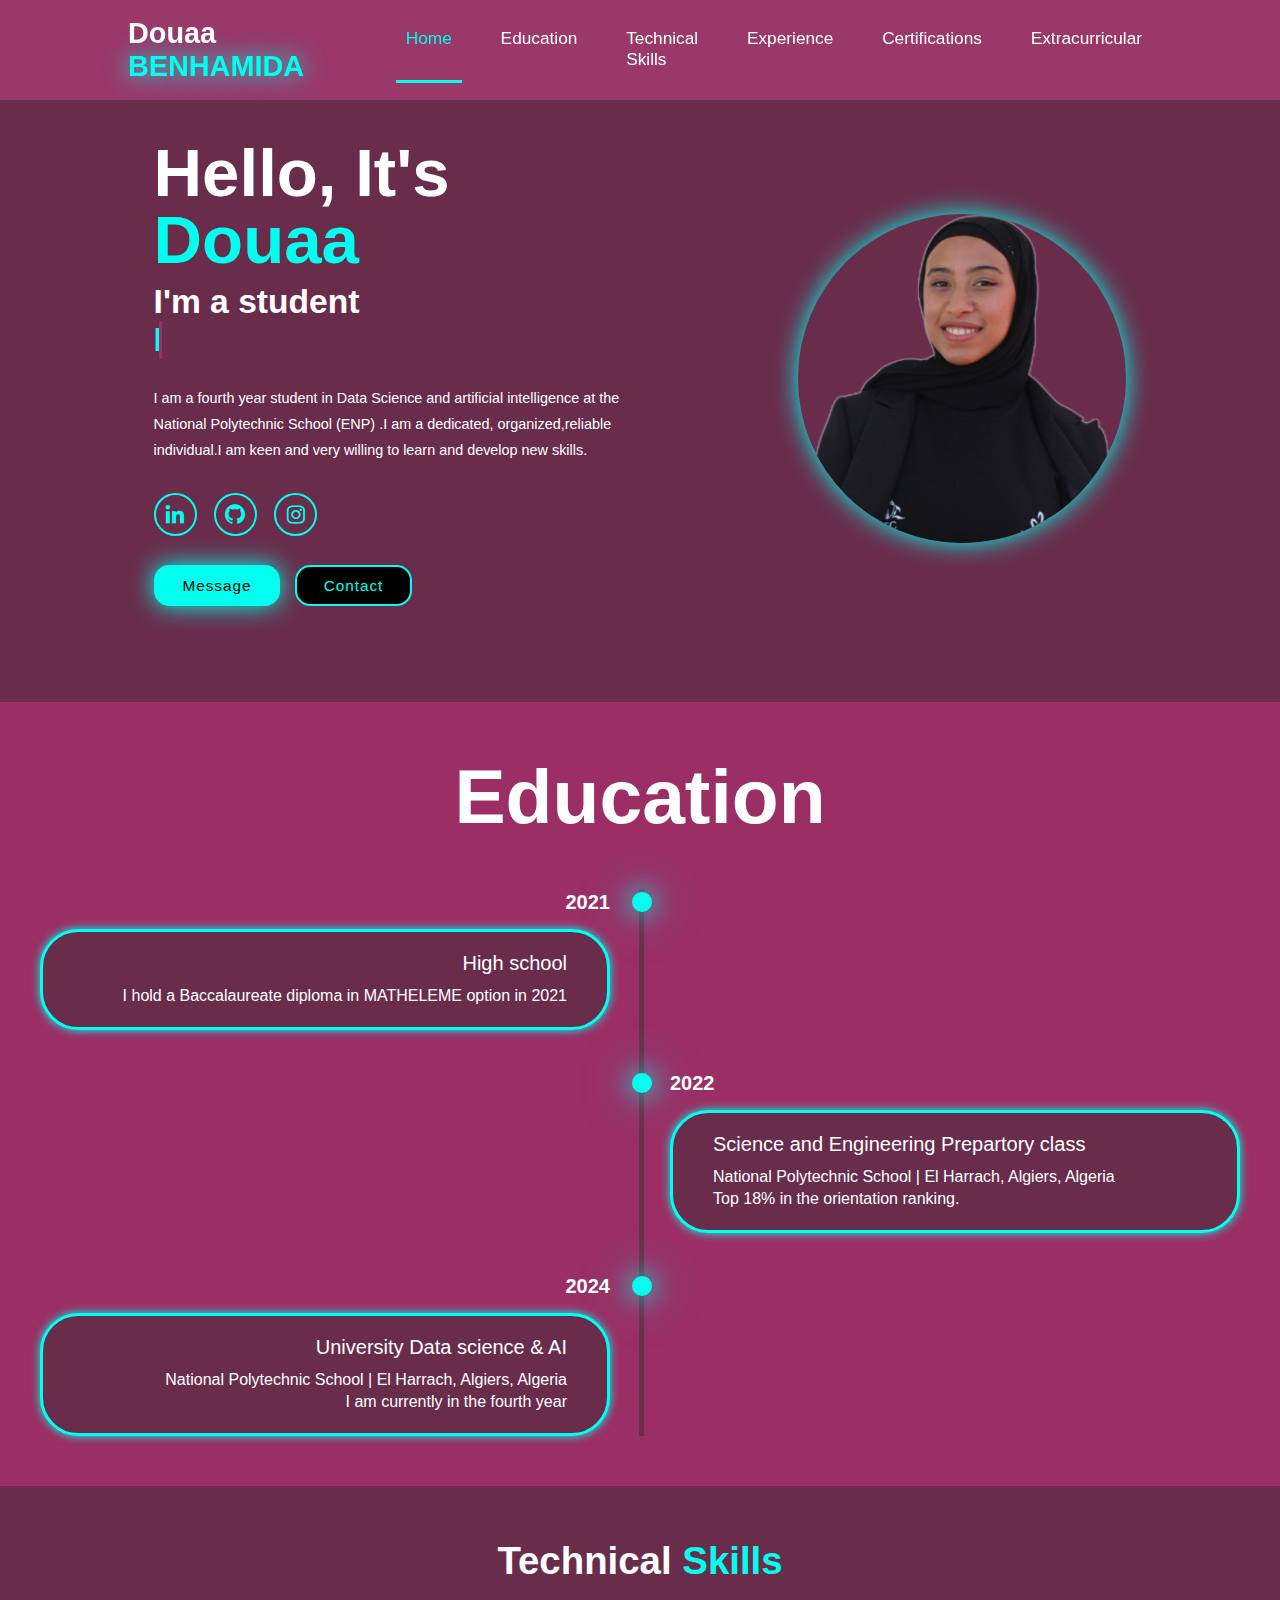
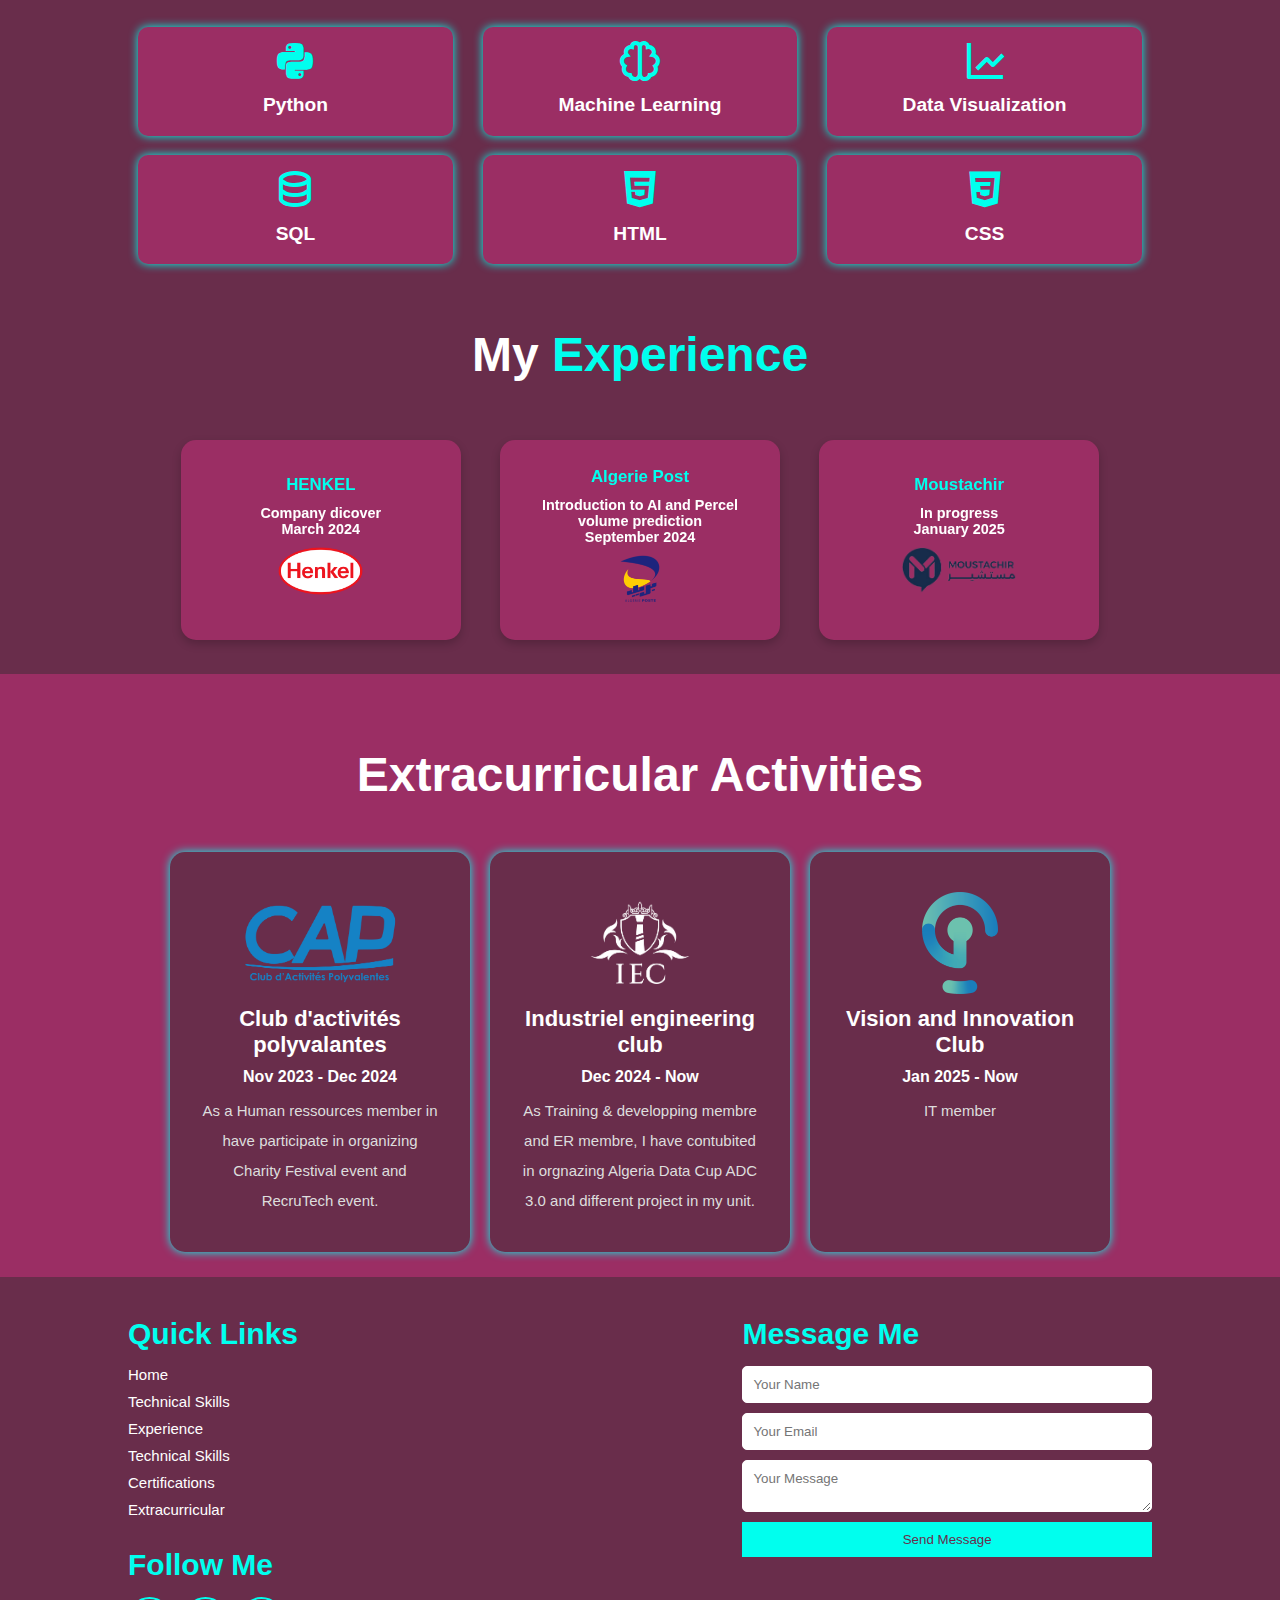
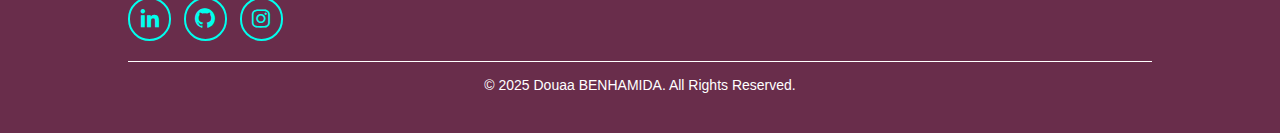
==== commit b63c0929: "Update index.html" ====
--- a/index.html
+++ b/index.html
@@ -29,7 +29,7 @@
             <h1>Hello, It's <span>Douaa</span></h1>
             <h3 class="text-animation">I'm a student 
                 <span></span></h3>
-            <p>Lorem ipsum dolor sit amet consectetur adipisicing elit. Iusto accusamus itaque obcaecati aliquid odio quam? Alias itaque fuga sequi ipsum, hic, error necessitatibus officiis molestiae, labore eveniet neque harum dolor!</p>
+            <p>I am a fourth year student in Data Science and artificial intelligence at the National Polytechnic School (ENP) .I am a dedicated, organized,reliable individual.I am keen and very willing to learn and develop new skills.</p>
             <div class="social-icons">
                 <a href="https://www.linkedin.com/in/douaa-benhamida-datascience/" target="_blank" rel="noopener noreferrer"><i class='bx bxl-linkedin'></i></a>
                 <a href="https://github.com/douaabnh"><i class='bx bxl-github' target="_blank" rel="noopener noreferrer"></i></a>
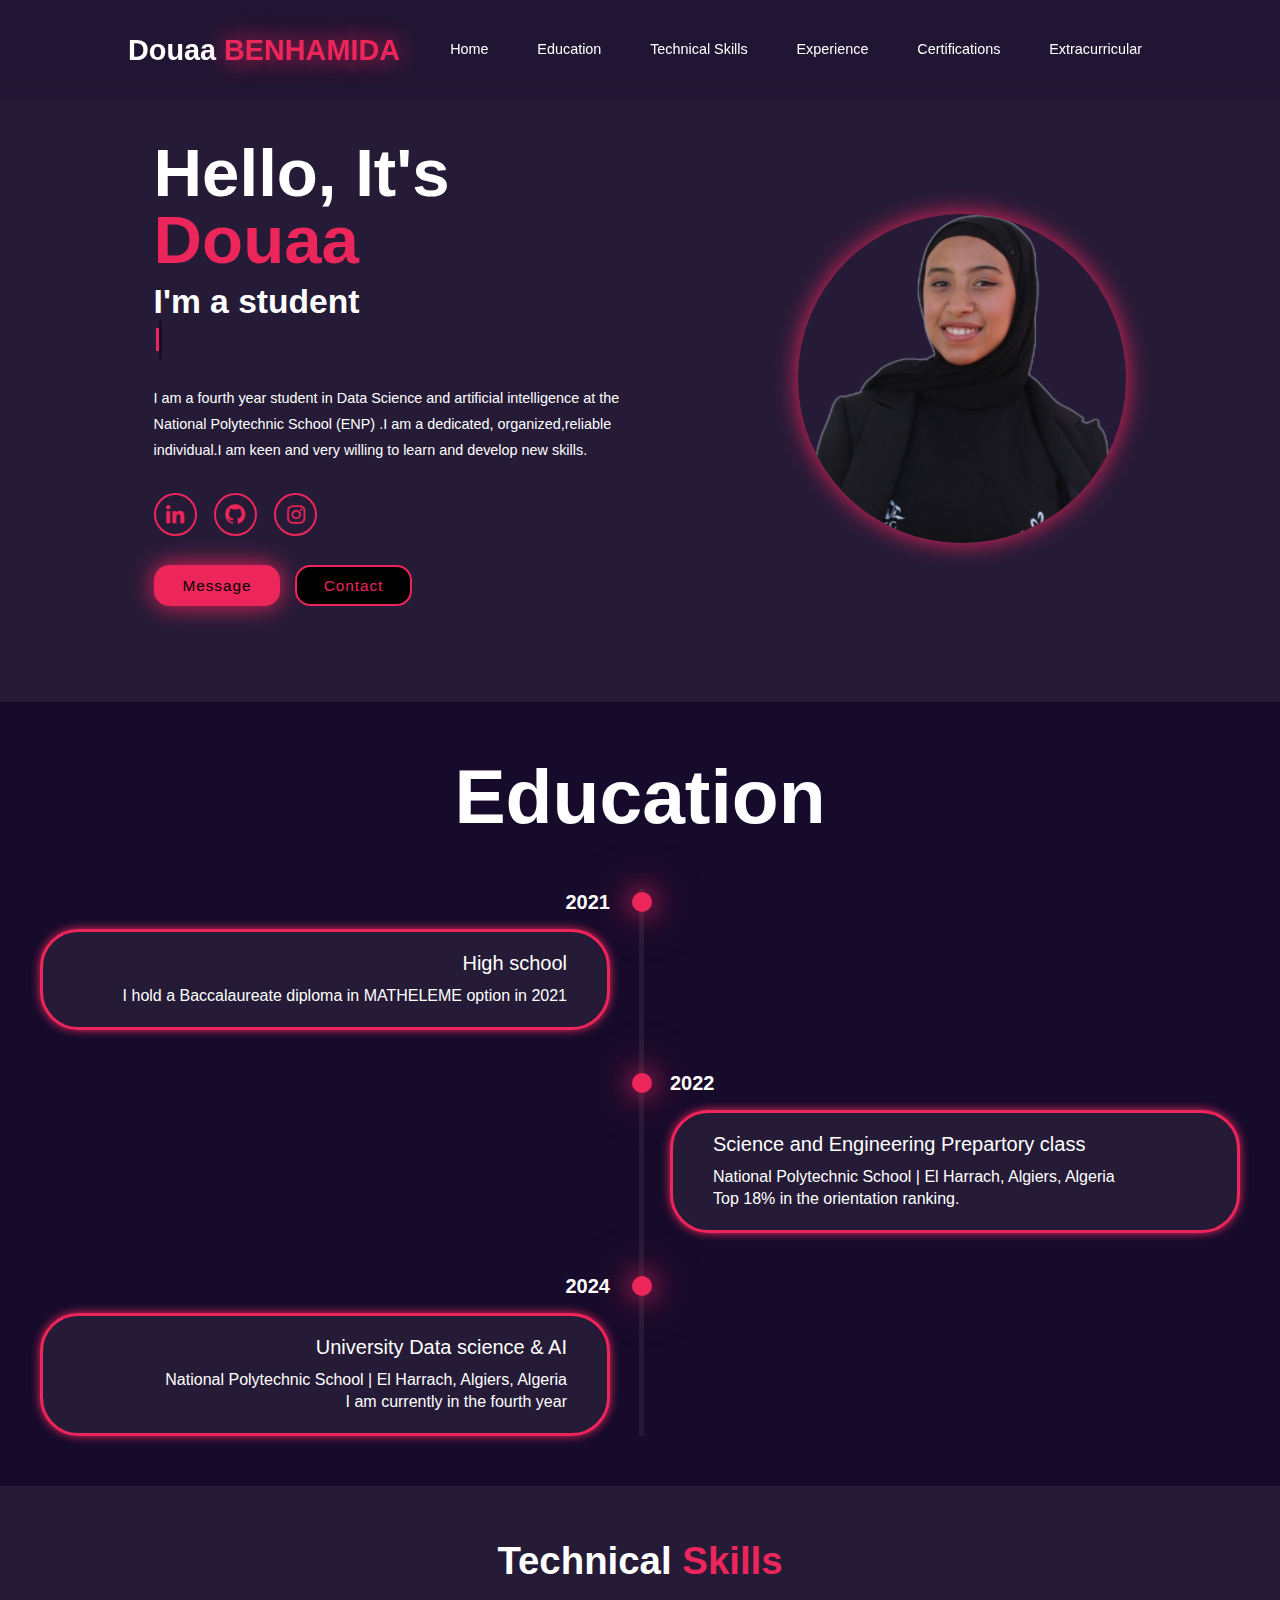
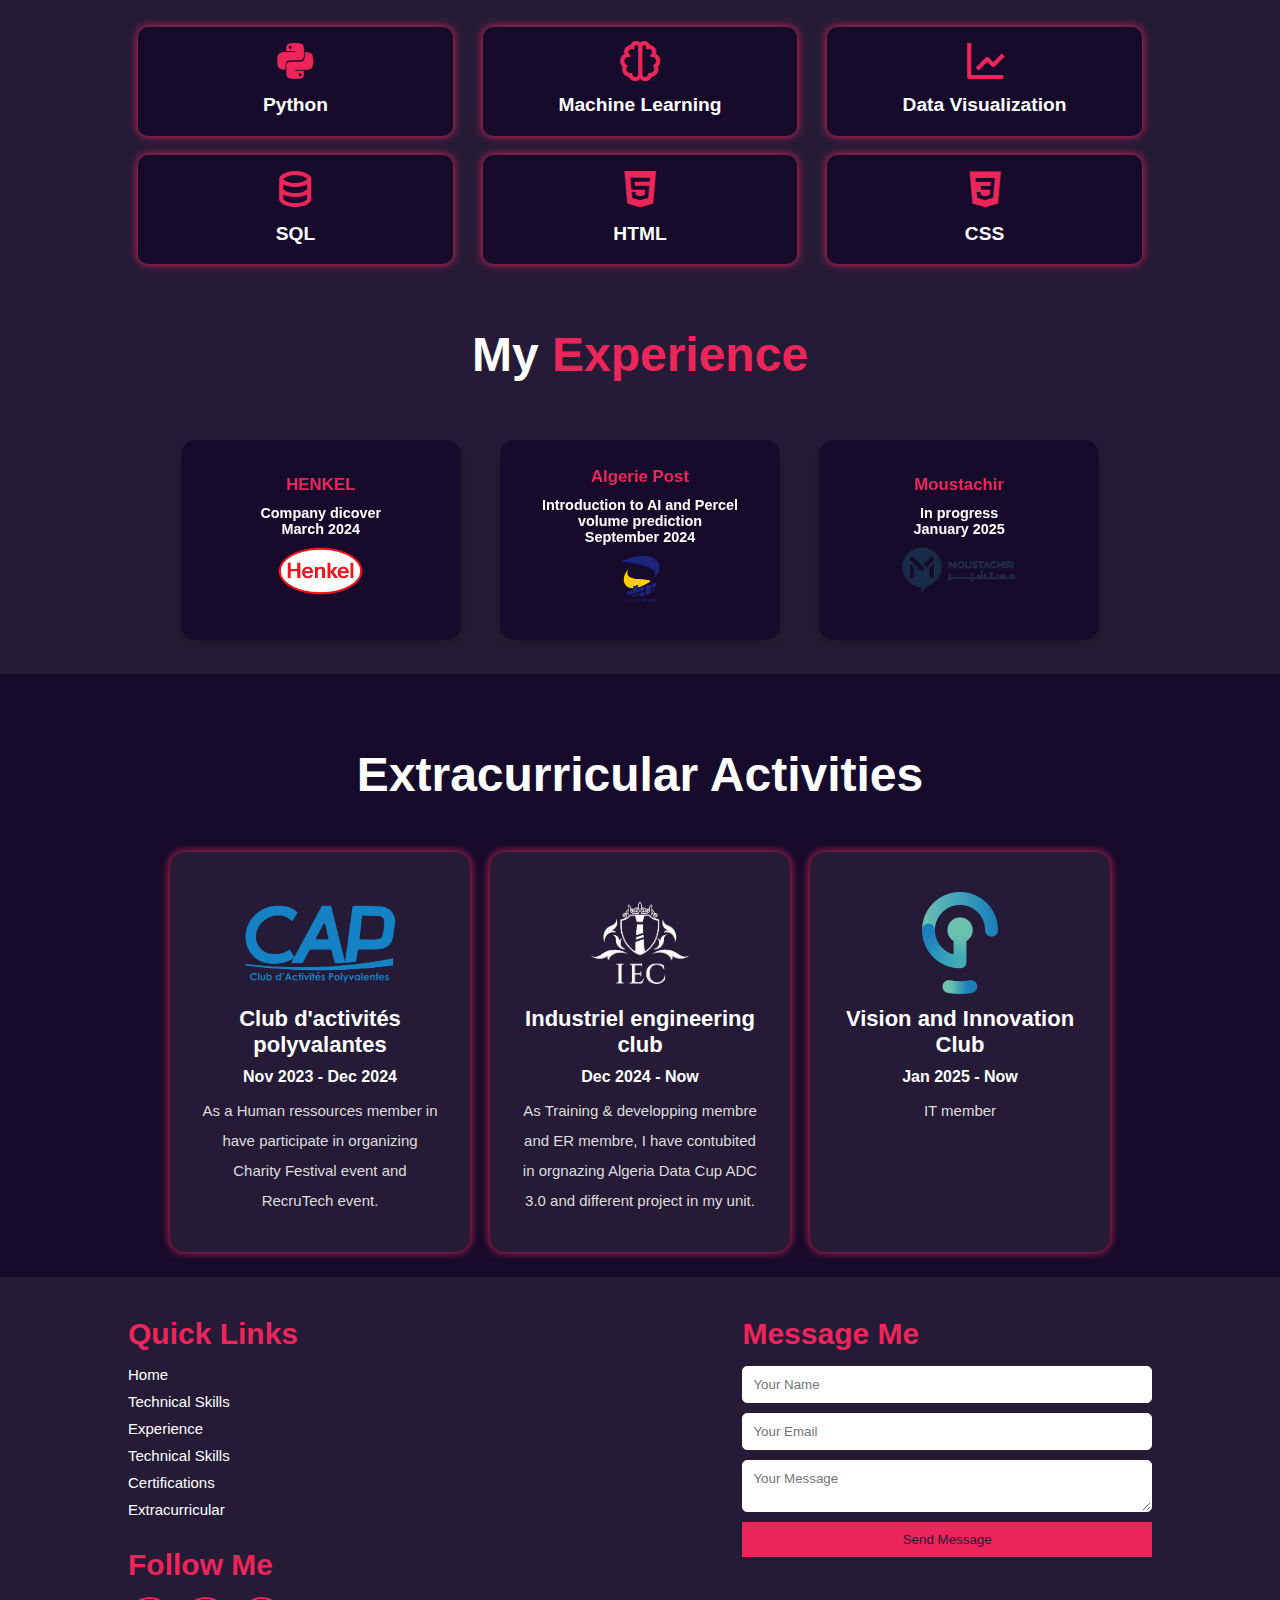
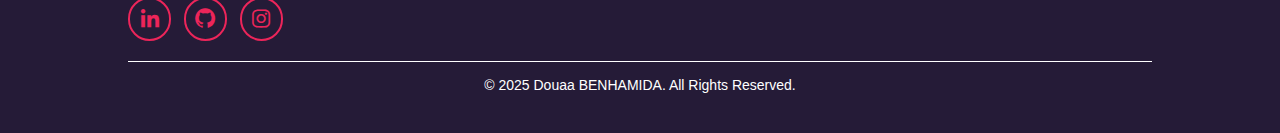
==== commit 9949118e: "Update index.html" ====
--- a/index.html
+++ b/index.html
@@ -15,12 +15,12 @@
             <span>BENHAMIDA</span></a>
         <i class='bx bx-menu' id="menu-icon"></i>
         <nav class="navbar">
-            <a href="#home" class="active">Home</a>
-            <a href="#education">Education</a>
-            <a href="#skills" >Technical Skills</a>
-            <a href="#experience" >Experience</a>
-            <a href="#certifications" >Certifications</a>
-            <a href="#extracurricular">Extracurricular</a>
+            <a href="#home" class="nav-link">Home</a>
+            <a href="#education" class="nav-link">Education</a>
+            <a href="#skills" class="nav-link">Technical Skills</a>
+            <a href="#experience" class="nav-link">Experience</a>
+            <a href="#certifications" class="nav-link" >Certifications</a>
+            <a href="#extracurricular" class="nav-link">Extracurricular</a>
         </nav>
     </header>
 
--- a/style.css
+++ b/style.css
@@ -9,11 +9,17 @@
     font-family: "Poppins", sans-serif;
 }
 :root{
+    --bg-color: #160b2b;
+    --second-bg-color: #251B37;
+    --text-color: white;
+    --main-color: #EC255A;
+}
+/*
     --bg-color: #9b2e64;
     --second-bg-color: #692d4b;
     --text-color: white;
     --main-color: #00ffee;
-}
+*/
 html{
     font-size: 60%;
     overflow-x: hidden;
@@ -34,7 +40,7 @@
     width: 100%;
     height: 100px;
     padding: 1rem 10%;
-    background: rgba(165, 59, 112, 0.8);;
+    background: #160b2b48;
     backdrop-filter: blur(10px);
     display: flex;
     justify-content:space-between;
@@ -59,7 +65,7 @@
     gap: 1rem;
 }
 .navbar a{
-    font-size: 1.8rem;
+    font-size: 1.5rem;
     color: var(--text-color);
     margin-left: 2rem;
     font-weight: 400;
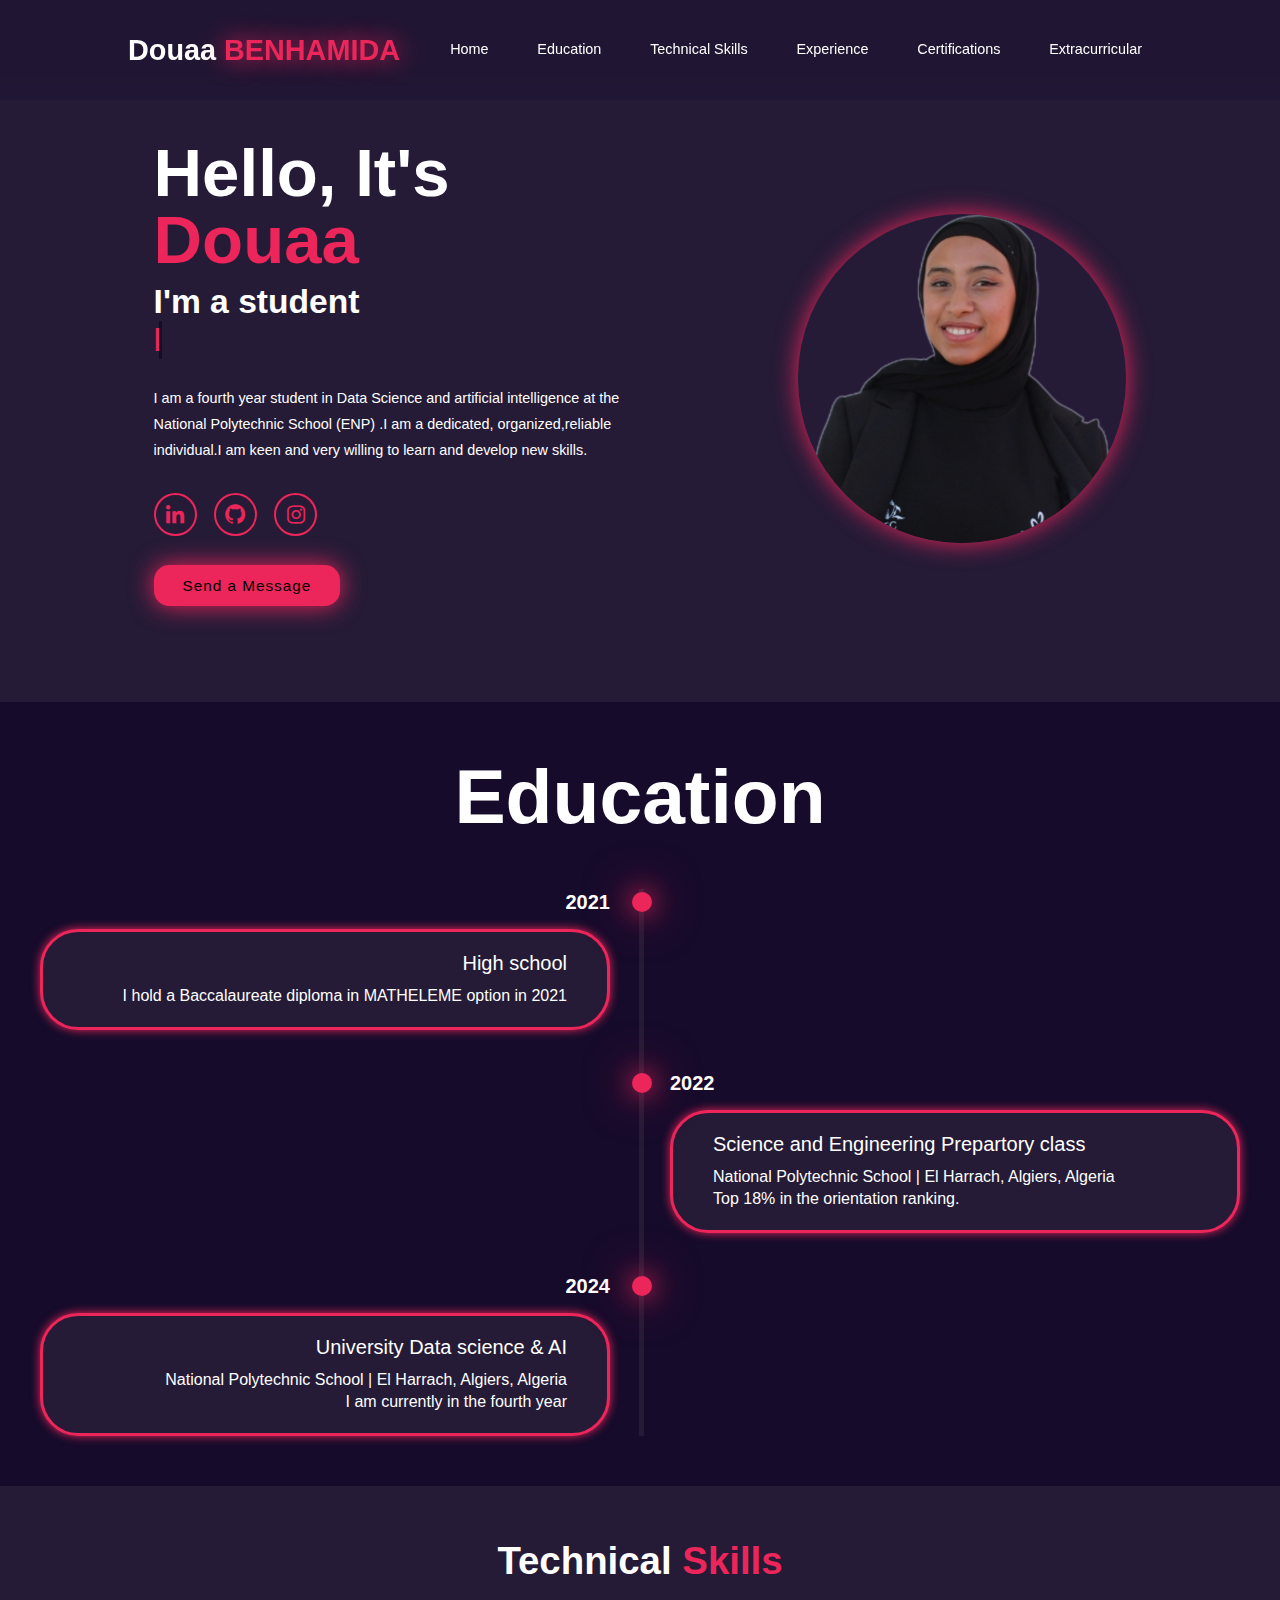
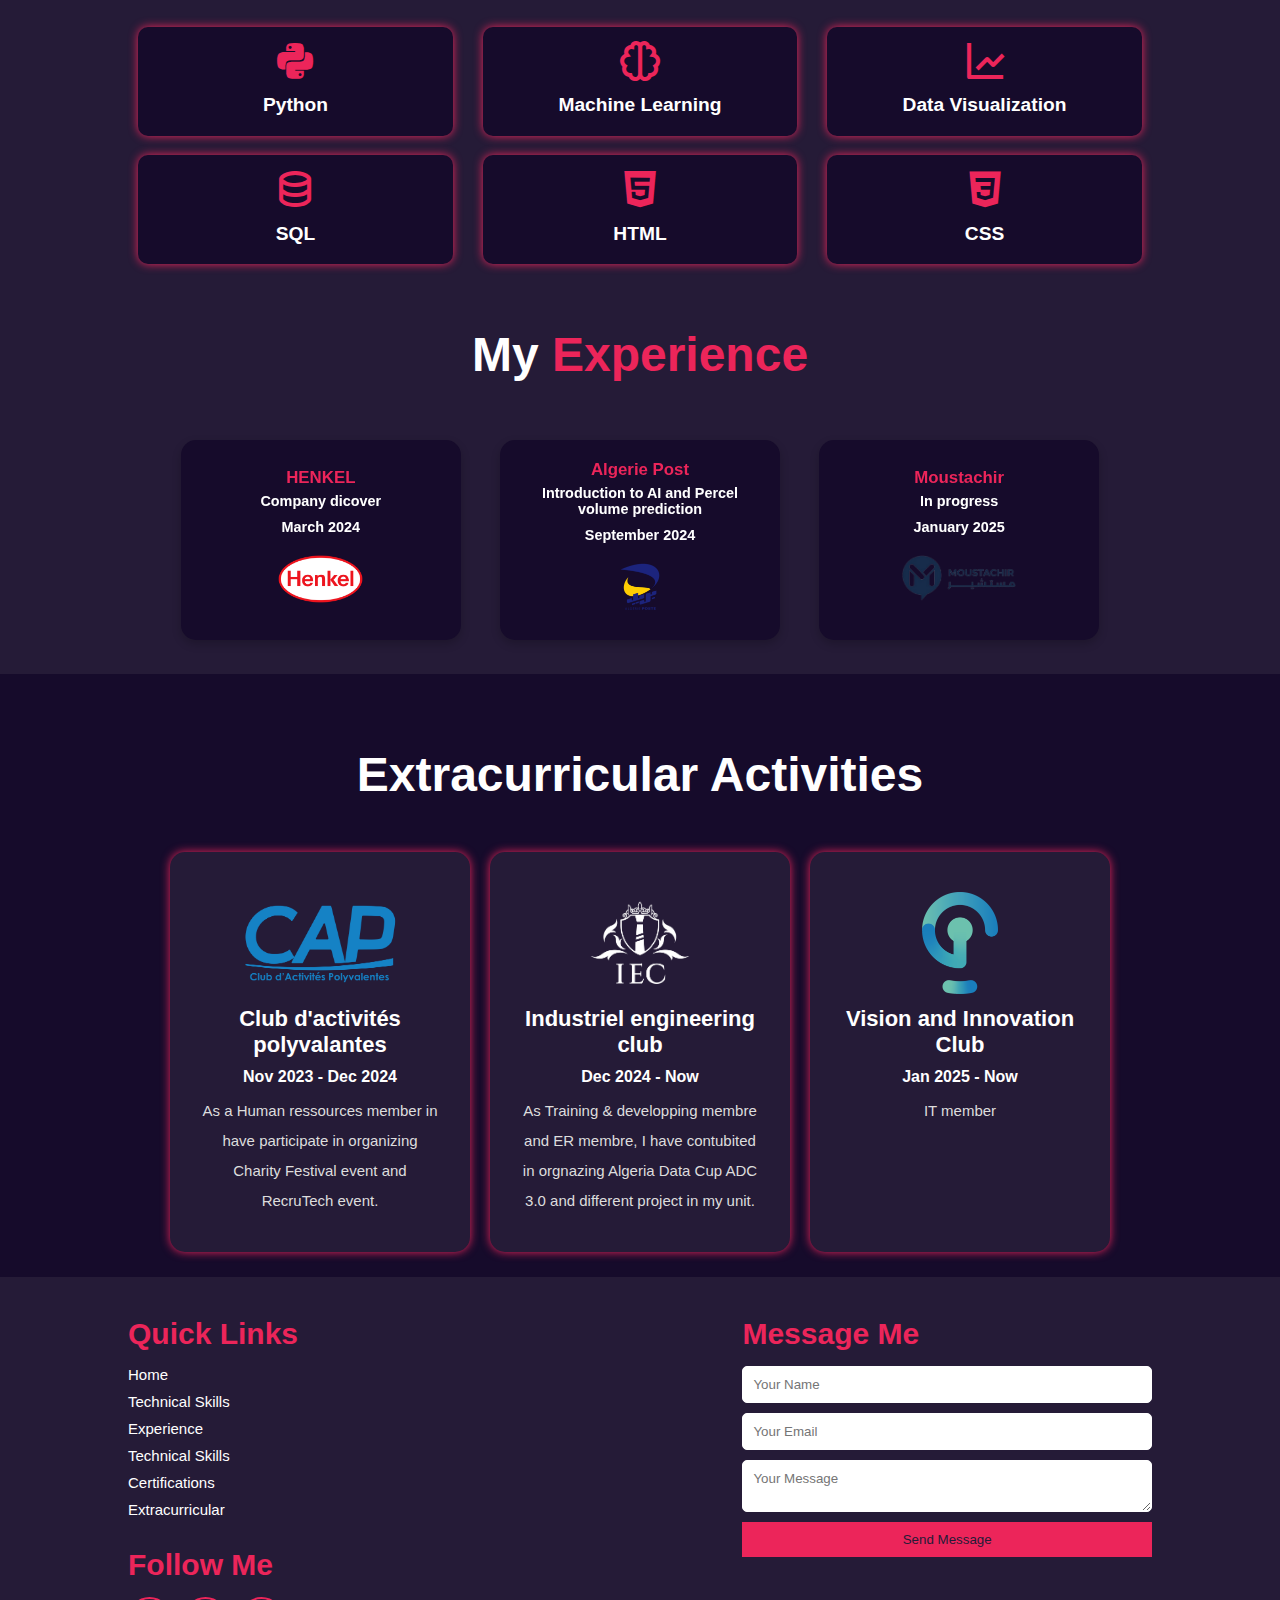
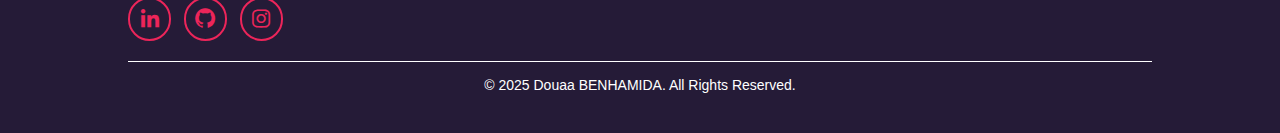
==== commit 6baf84f2: "Update index.html" ====
--- a/index.html
+++ b/index.html
@@ -37,8 +37,7 @@
             </div>
 
             <div class="btn-group">
-                <a href="#" class="btn" onclick="sendEmail()">Message</a>
-                <a href="#contact" class="btn">Contact</a>
+                <a href="#contact" class="btn" onclick="sendEmail()">Send a Message</a>
             </div>
         </div>
             <div class="home-img">
--- a/style.css
+++ b/style.css
@@ -76,6 +76,7 @@
 .navbar a:hover, 
 .navbar a.active{
     color: var(--main-color);
+    font-weight: bolder;
     border-bottom: 3px solid var(--main-color);
 }
 #menu-icon{
@@ -498,7 +499,7 @@
     margin-bottom: 5px;
     color: var(--main-color);
 }
-.card-inner h3{
+.card-inner h4{
     margin-bottom: 10px;
 }
 
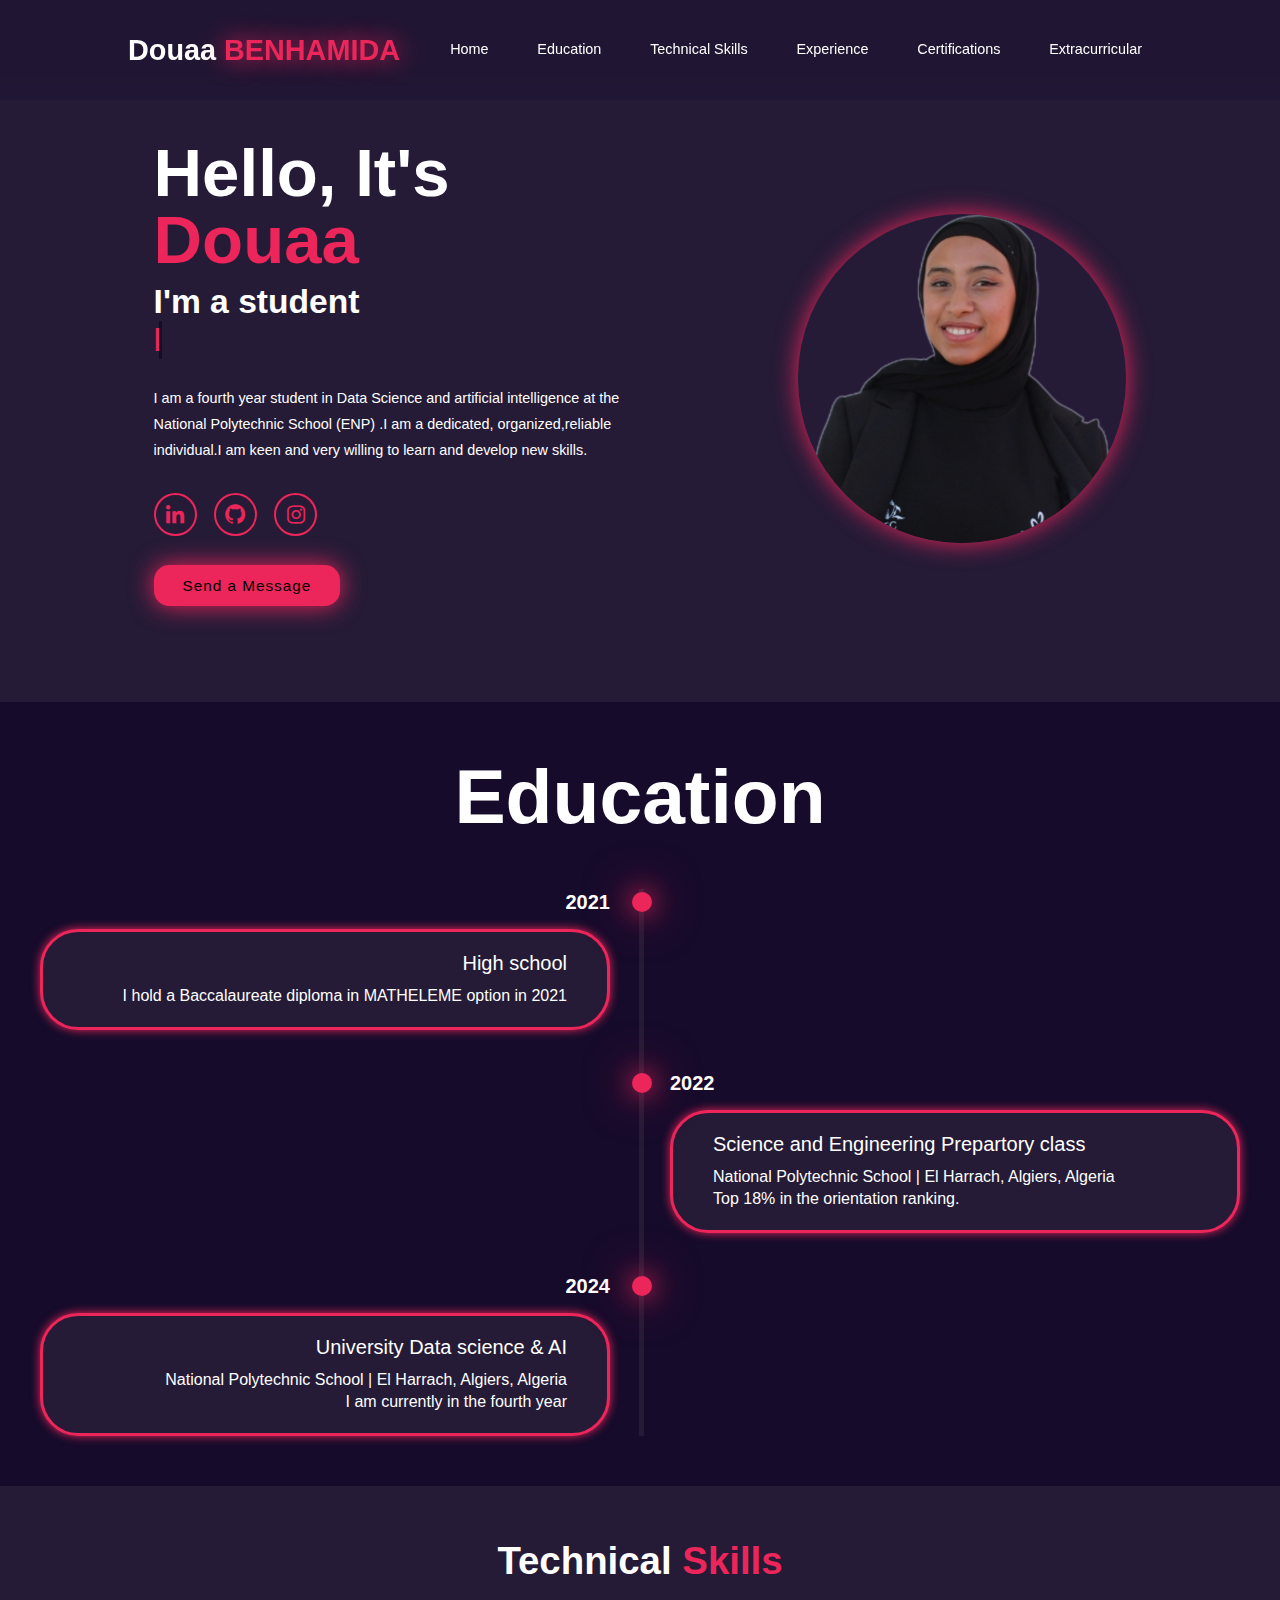
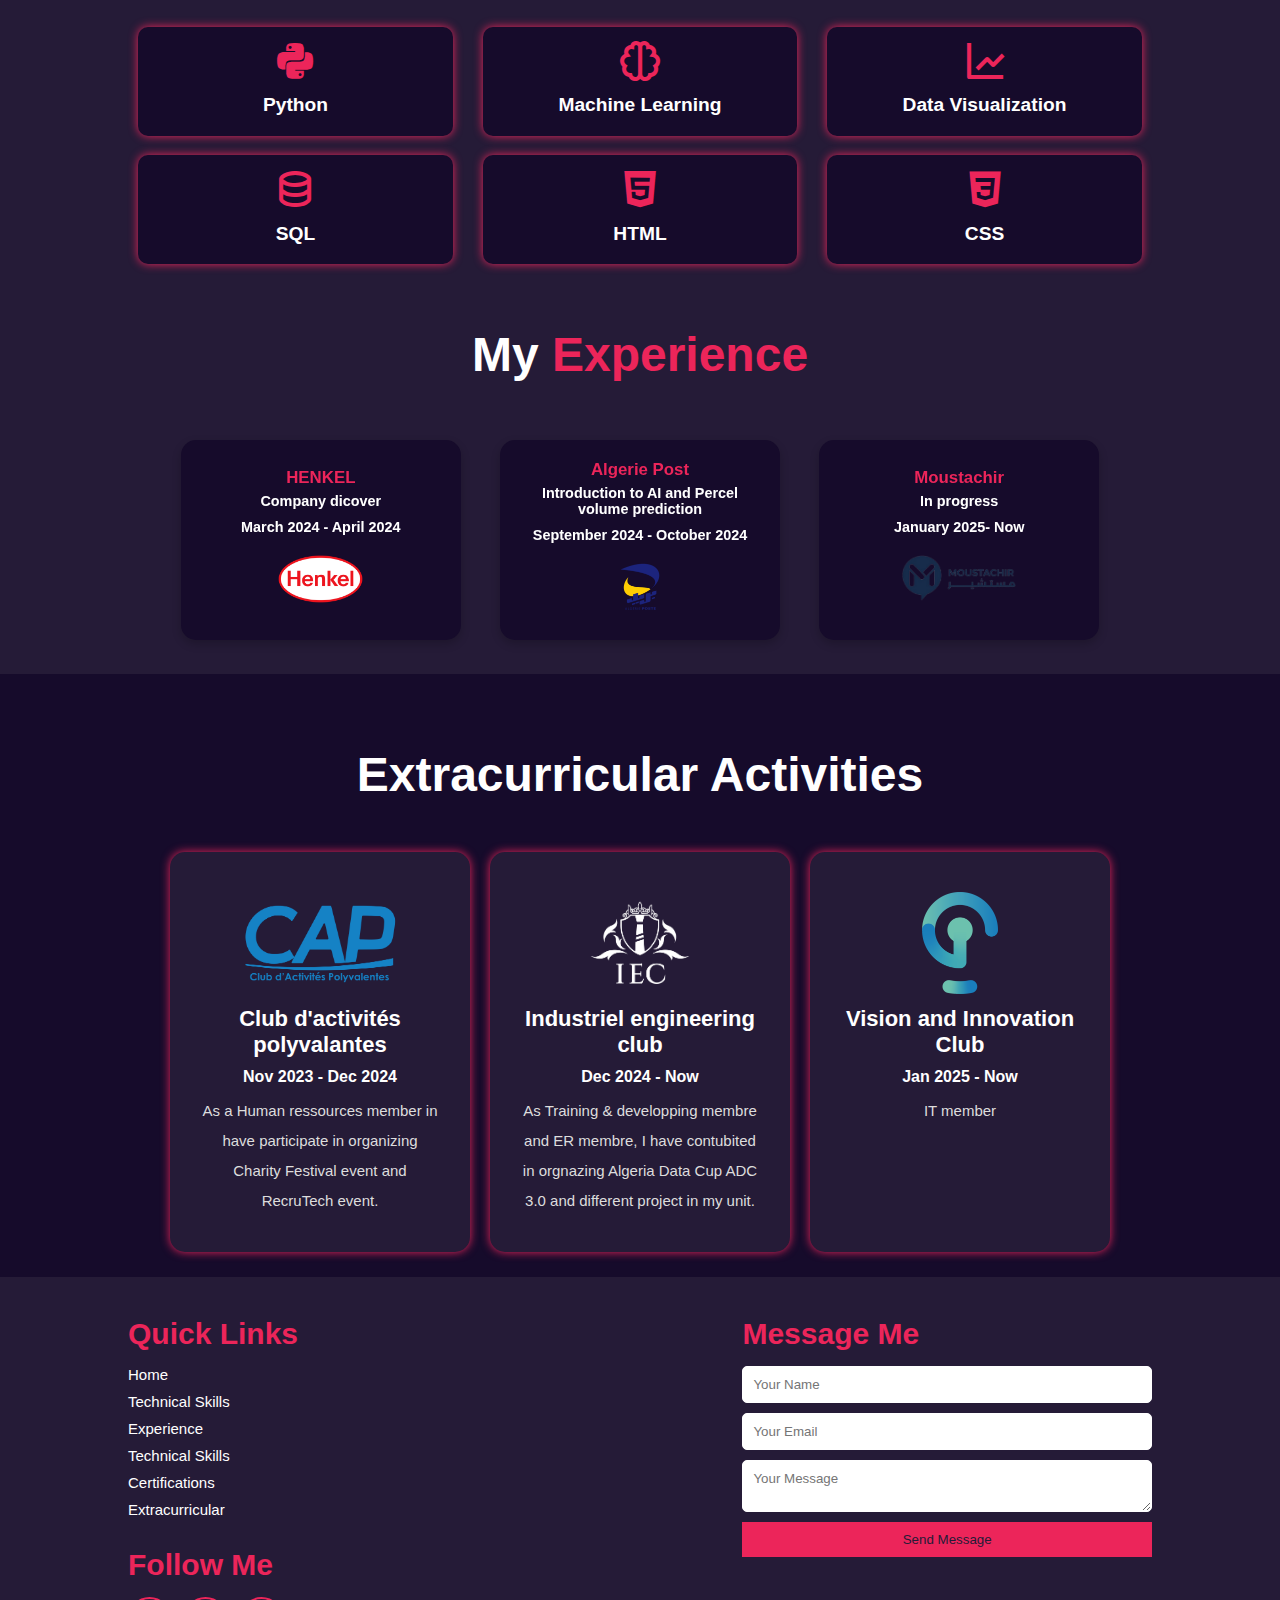
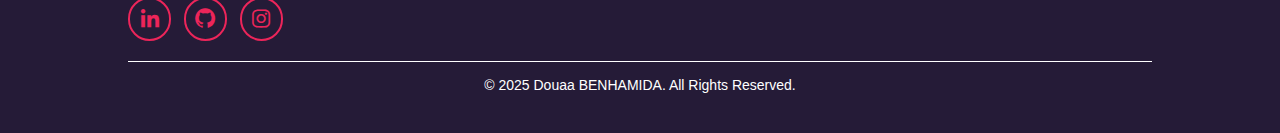
==== commit 41d17fb1: "Update index.html" ====
--- a/index.html
+++ b/index.html
@@ -122,11 +122,13 @@
                     <div class="card-front">
                         <h3>HENKEL</h3>
                         <h4>Company dicover</h4>
-                        <h4>March 2024</h4>
+                        <h4>March 2024 - April 2024</h4>
                         <img src="image\Henkel-Logo.svg.png" alt="Henkel logo">
                     </div>
                     <div class="card-back">
-                        <p>Brief description of the internship, key technologies used, and tasks performed.</p>
+                        <p>Throughout my time at Henkel, I was constantly challenged and pushed out of my comfort zone. I learned the
+                            importance of attention to detail and the impact of effective communication in a fast-paced environment also
+                            I had the opportunity to the functionality of the company and how they use AI.</p>
                     </div>
                 </div>
             </div>
@@ -136,11 +138,13 @@
                     <div class="card-front">
                         <h3>Algerie Post</h3>
                         <h4>Introduction to AI and Percel volume prediction</h4>
-                        <h4>September 2024</h4>
+                        <h4>September 2024 - October 2024</h4>
                         <img src="image\AlgeriePoste.svg.png" alt="Algerie Poste logo">
                     </div>
                     <div class="card-back">
-                        <p>Brief description of the internship, key technologies used, and tasks performed.</p>
+                        <p>Provided an introduction to artificial intelligence, allowing me to delve
+                            deeply into the field. I progressed through various machine learning algorithms, as well as deep learning 
+                            techniques, including artificial neural networks and apply them to predict persels’ volume.</p>
                     </div>
                 </div>
             </div>
@@ -150,11 +154,11 @@
                     <div class="card-front">
                         <h3>Moustachir</h3>
                         <h4>In progress</h4>
-                        <h4>January 2025</h4>
+                        <h4>January 2025- Now</h4>
                         <img src="image\moustachir.png" alt="moustachir logo">
                     </div>
                     <div class="card-back">
-                        <p>Brief description of the internship, key technologies used, and tasks performed.</p>
+                        <p>In progress.</p>
                     </div>
                 </div>
             </div>
